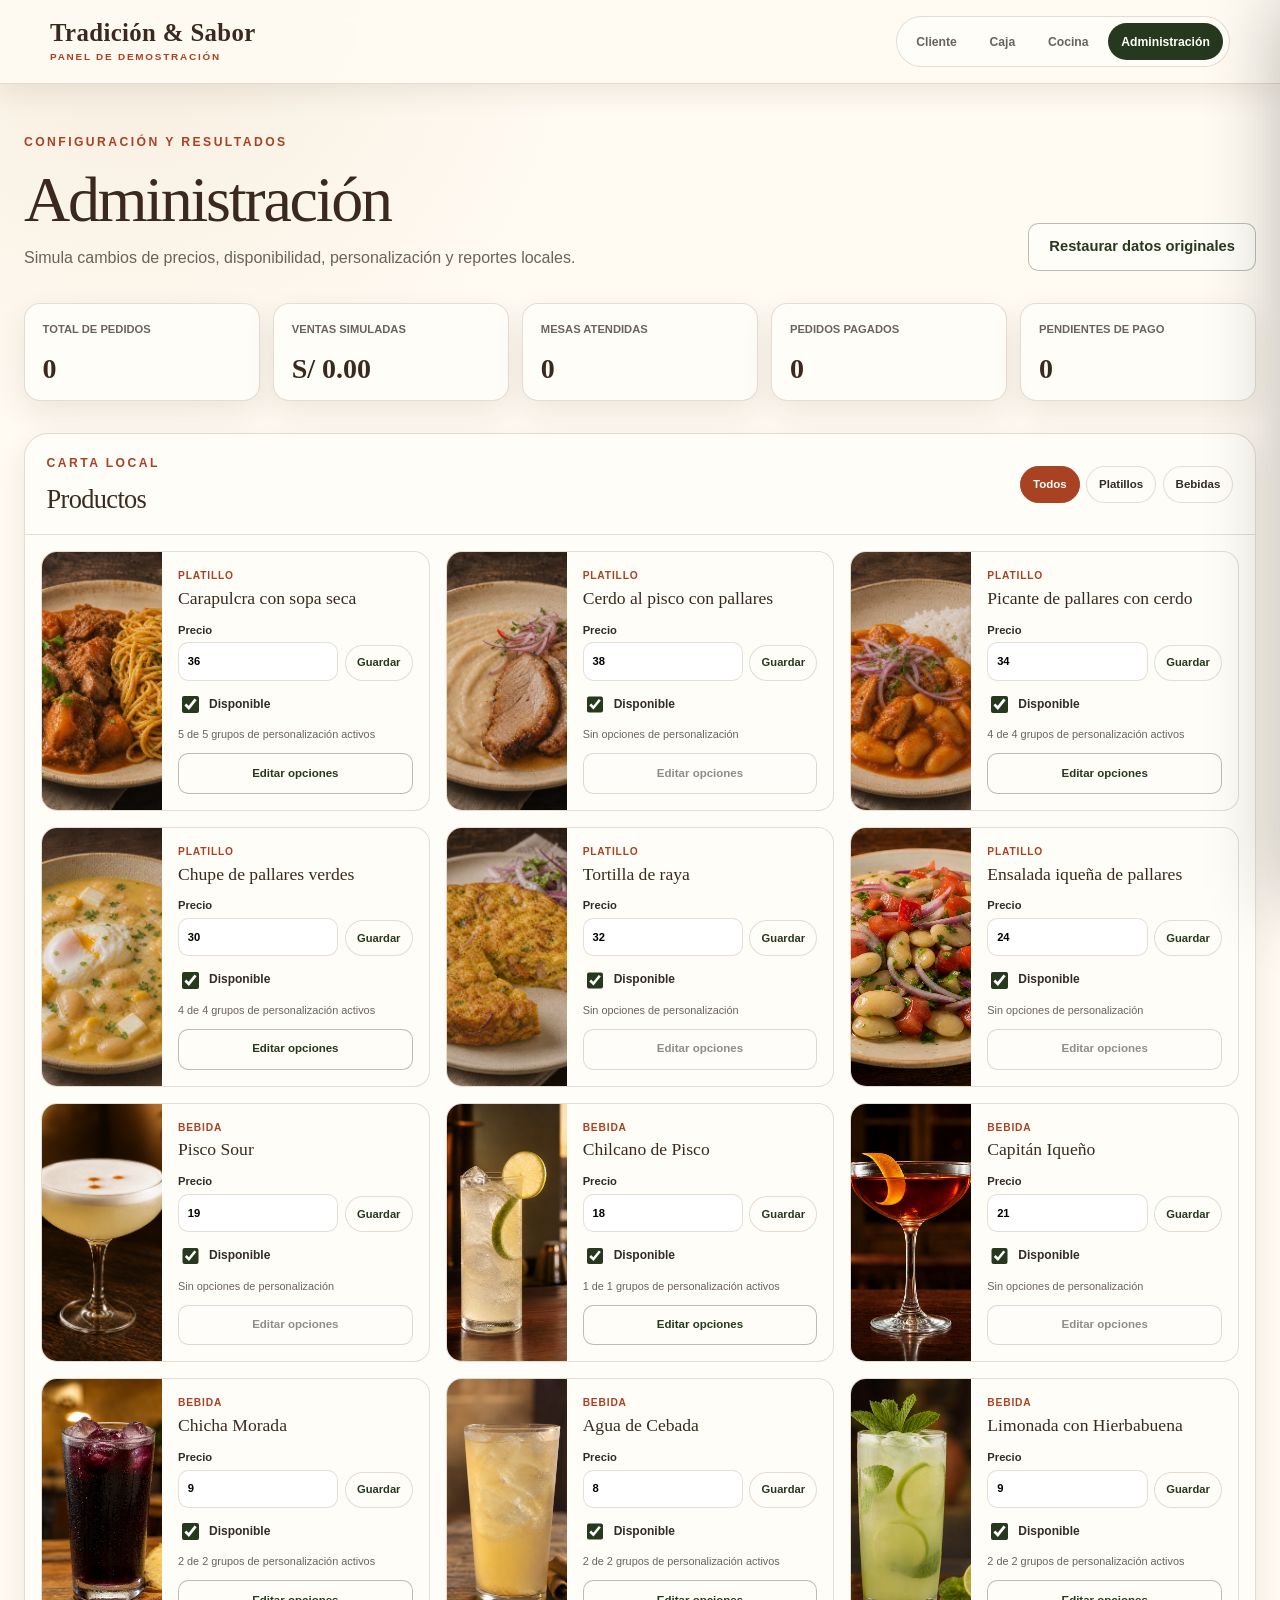
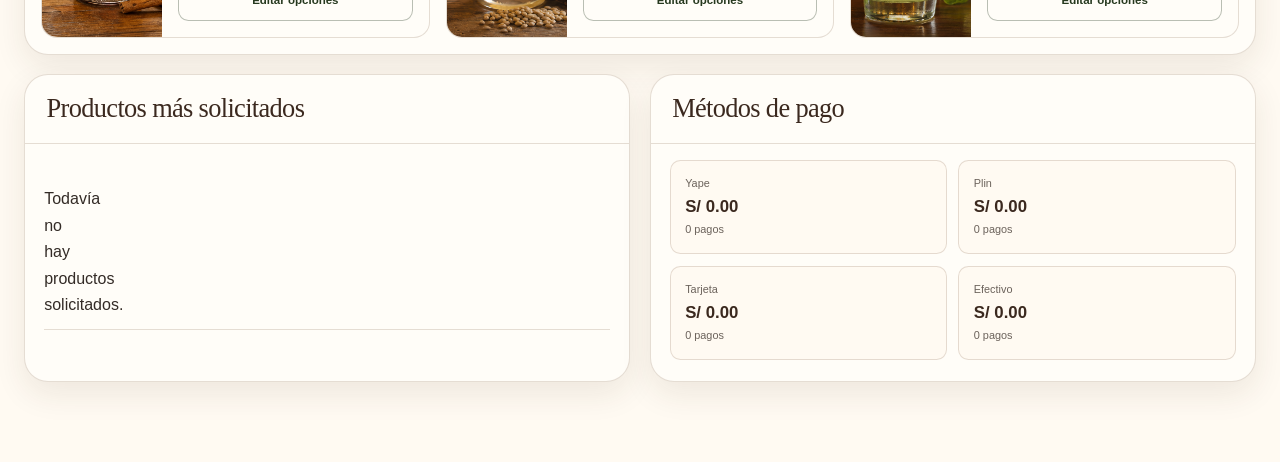
==== admin.html @ d4cba80b "Agregar personalización y paneles operativos" ====
<!doctype html>
<html lang="es">
  <head>
    <meta charset="UTF-8">
    <meta name="viewport" content="width=device-width, initial-scale=1.0">
    <meta name="description" content="Administración demostrativa de Tradición y Sabor.">
    <title>Administración | Tradición &amp; Sabor</title>
    <link rel="stylesheet" href="css/styles.css">
    <link rel="stylesheet" href="css/panels.css">
    <script src="js/data.js" defer></script>
    <script src="js/store.js" defer></script>
    <script src="js/admin.js" defer></script>
  </head>
  <body class="panel-page">
    <header class="panel-header">
      <div class="contenedor panel-header__contenido">
        <a class="marca" href="index.html?demo=1" aria-label="Volver a la vista del cliente">
          <span class="marca__nombre">Tradición &amp; Sabor</span>
          <span class="marca__descripcion">Panel de demostración</span>
        </a>
        <nav class="panel-navegacion" aria-label="Cambiar vista">
          <a href="index.html?demo=1">Cliente</a>
          <a href="caja.html">Caja</a>
          <a href="cocina.html">Cocina</a>
          <a class="activo" href="admin.html">Administración</a>
        </nav>
      </div>
    </header>

    <main class="panel-main">
      <section class="panel-portada">
        <div>
          <p class="etiqueta">Configuración y resultados</p>
          <h1>Administración</h1>
          <p>Simula cambios de precios, disponibilidad, personalización y reportes locales.</p>
        </div>
        <button class="boton boton--secundario" id="restaurar-productos" type="button">
          Restaurar datos originales
        </button>
      </section>

      <section class="resumen-operativo resumen-operativo--admin" aria-label="Resumen administrativo">
        <article class="tarjeta-metrica">
          <span>Total de pedidos</span>
          <strong id="admin-total-pedidos">0</strong>
        </article>
        <article class="tarjeta-metrica">
          <span>Ventas simuladas</span>
          <strong id="admin-ventas">S/ 0.00</strong>
        </article>
        <article class="tarjeta-metrica">
          <span>Mesas atendidas</span>
          <strong id="admin-mesas">0</strong>
        </article>
        <article class="tarjeta-metrica">
          <span>Pedidos pagados</span>
          <strong id="admin-pagados">0</strong>
        </article>
        <article class="tarjeta-metrica">
          <span>Pendientes de pago</span>
          <strong id="admin-pendientes">0</strong>
        </article>
      </section>

      <section class="panel-bloque panel-bloque--productos" aria-labelledby="titulo-admin-productos">
        <div class="panel-bloque__encabezado">
          <div>
            <p class="etiqueta">Carta local</p>
            <h2 id="titulo-admin-productos">Productos</h2>
          </div>
          <div class="filtros-admin" role="group" aria-label="Filtrar productos">
            <button class="activo" type="button" data-filtro-admin="todos">Todos</button>
            <button type="button" data-filtro-admin="platillo">Platillos</button>
            <button type="button" data-filtro-admin="bebida">Bebidas</button>
          </div>
        </div>
        <div class="productos-admin" id="productos-admin"></div>
      </section>

      <section class="reportes-admin" aria-label="Reportes básicos">
        <article class="panel-bloque">
          <div class="panel-bloque__encabezado">
            <h2>Productos más solicitados</h2>
          </div>
          <ol class="ranking-productos" id="ranking-productos"></ol>
        </article>

        <article class="panel-bloque">
          <div class="panel-bloque__encabezado">
            <h2>Métodos de pago</h2>
          </div>
          <div class="metodos-pago-grid" id="reporte-metodos"></div>
        </article>
      </section>
    </main>

    <div class="carrito-capa" id="admin-opciones-capa" hidden></div>
    <aside
      class="detalle-operativo"
      id="admin-opciones"
      aria-labelledby="admin-opciones-titulo"
      aria-hidden="true"
    >
      <div class="detalle-operativo__encabezado">
        <div>
          <p class="etiqueta">Personalización del producto</p>
          <h2 id="admin-opciones-titulo">Opciones</h2>
        </div>
        <button class="detalle-cerrar" id="cerrar-admin-opciones" type="button" aria-label="Cerrar opciones">×</button>
      </div>
      <div class="detalle-operativo__cuerpo" id="admin-opciones-cuerpo"></div>
    </aside>

    <div class="notificacion" id="notificacion-admin" role="status" aria-live="polite" hidden></div>
  </body>
</html>
---- css/styles.css ----
/* =========================================================
   1. VARIABLES EDITABLES
   Cambia aquí colores, tipografías, tamaños y sombras.
   ========================================================= */
:root {
  --color-crema: #f8f0e3;
  --color-crema-claro: #fffaf2;
  --color-beige: #eadbc4;
  --color-beige-oscuro: #d9c29c;
  --color-terracota: #a94222;
  --color-terracota-oscuro: #813018;
  --color-marron: #6d4931;
  --color-marron-oscuro: #3b291f;
  --color-dorado: #b59150;
  --color-verde: #26391f;
  --color-verde-claro: #38502f;
  --color-blanco-calido: #fffdf8;
  --color-texto: #332b26;
  --color-texto-suave: #6b625b;
  --color-borde: rgba(109, 73, 49, 0.18);
  --color-whatsapp: #178c4a;

  --fuente-titulos: Georgia, "Times New Roman", serif;
  --fuente-textos: "Segoe UI", Tahoma, Geneva, Verdana, sans-serif;

  --ancho-contenido: 1180px;
  --radio-pequeno: 0.65rem;
  --radio-medio: 1rem;
  --radio-grande: 1.5rem;
  --sombra-suave: 0 12px 32px rgba(61, 39, 24, 0.09);
  --sombra-media: 0 18px 45px rgba(61, 39, 24, 0.16);
  --transicion: 180ms ease;
}

/* =========================================================
   2. BASE Y NORMALIZACIÓN
   ========================================================= */
*,
*::before,
*::after {
  box-sizing: border-box;
}

html {
  scroll-behavior: smooth;
  scroll-padding-top: 5.75rem;
}

body {
  min-width: 320px;
  margin: 0;
  overflow-x: hidden;
  color: var(--color-texto);
  background:
    radial-gradient(circle at 15% 10%, rgba(181, 145, 80, 0.08), transparent 22rem),
    var(--color-crema-claro);
  font-family: var(--fuente-textos);
  font-size: 1rem;
  line-height: 1.65;
  -webkit-font-smoothing: antialiased;
}

body.modal-abierto,
body.carrito-abierto {
  overflow: hidden;
}

img {
  display: block;
  max-width: 100%;
}

a {
  color: inherit;
  text-decoration: none;
}

button,
input,
textarea,
select {
  font: inherit;
}

button,
a {
  -webkit-tap-highlight-color: transparent;
}

button {
  color: inherit;
}

ul {
  margin: 0;
  padding: 0;
  list-style: none;
}

p,
h1,
h2,
h3 {
  margin-top: 0;
}

h1,
h2,
h3 {
  color: var(--color-marron-oscuro);
  font-family: var(--fuente-titulos);
  font-weight: 500;
  line-height: 1.12;
}

h1 {
  max-width: 14ch;
  margin-bottom: 1.4rem;
  font-size: clamp(3rem, 5.7vw, 5.35rem);
  letter-spacing: -0.035em;
}

h2 {
  margin-bottom: 1rem;
  font-size: clamp(2.15rem, 3.6vw, 3.5rem);
  letter-spacing: -0.025em;
}

h3 {
  margin-bottom: 0.6rem;
  font-size: 1.45rem;
}

:focus-visible {
  outline: 3px solid var(--color-dorado);
  outline-offset: 4px;
}

::selection {
  color: var(--color-blanco-calido);
  background: var(--color-terracota);
}

[hidden] {
  display: none !important;
}

.contenedor {
  width: min(calc(100% - 3rem), var(--ancho-contenido));
  margin-inline: auto;
}

.seccion {
  padding-block: 6.5rem;
}

.skip-link {
  position: fixed;
  top: 0.75rem;
  left: 0.75rem;
  z-index: 2000;
  padding: 0.7rem 1rem;
  border-radius: var(--radio-pequeno);
  color: var(--color-blanco-calido);
  background: var(--color-terracota);
  font-weight: 700;
  transform: translateY(-160%);
}

.skip-link:focus {
  transform: translateY(0);
}

.etiqueta {
  margin-bottom: 0.75rem;
  color: var(--color-terracota);
  font-size: 0.76rem;
  font-weight: 800;
  letter-spacing: 0.2em;
  text-transform: uppercase;
}

.encabezado-seccion {
  max-width: 760px;
  margin: 0 auto 3rem;
  text-align: center;
}

.encabezado-seccion > p:last-child {
  max-width: 620px;
  margin-right: auto;
  margin-bottom: 0;
  margin-left: auto;
  color: var(--color-texto-suave);
}

/* =========================================================
   3. BOTONES
   ========================================================= */
.boton {
  display: inline-flex;
  min-height: 3rem;
  align-items: center;
  justify-content: center;
  gap: 0.55rem;
  padding: 0.78rem 1.25rem;
  border: 1px solid transparent;
  border-radius: var(--radio-pequeno);
  font-size: 0.92rem;
  font-weight: 750;
  line-height: 1.2;
  cursor: pointer;
  transition:
    color var(--transicion),
    background-color var(--transicion),
    border-color var(--transicion),
    transform var(--transicion),
    box-shadow var(--transicion);
}

.boton:hover {
  transform: translateY(-2px);
}

.boton--principal {
  color: var(--color-blanco-calido);
  background: var(--color-terracota);
  box-shadow: 0 9px 20px rgba(169, 66, 34, 0.24);
}

.boton--principal:hover {
  background: var(--color-terracota-oscuro);
  box-shadow: 0 12px 24px rgba(129, 48, 24, 0.28);
}

.boton--secundario {
  color: var(--color-verde);
  border-color: rgba(38, 57, 31, 0.32);
  background: var(--color-blanco-calido);
}

.boton--secundario:hover {
  border-color: var(--color-verde);
  background: var(--color-crema);
}

.grupo-botones {
  display: flex;
  flex-wrap: wrap;
  gap: 0.85rem;
}

/* =========================================================
   4. ENCABEZADO Y NAVEGACIÓN
   ========================================================= */
.site-header {
  position: sticky;
  top: 0;
  z-index: 1000;
  box-shadow: 0 6px 24px rgba(34, 28, 21, 0.12);
}

.pie-pagina__inferior a {
  transition: color var(--transicion);
}

.pie-pagina__inferior a:hover {
  color: #e2bf7b;
}

.navegacion-principal {
  border-bottom: 1px solid rgba(109, 73, 49, 0.12);
  background: rgba(255, 250, 242, 0.97);
  backdrop-filter: blur(14px);
}

.navegacion-principal__contenido {
  display: grid;
  min-height: 5.2rem;
  grid-template-columns: auto 1fr auto;
  align-items: center;
  gap: 2rem;
}

.marca {
  display: inline-flex;
  flex-direction: column;
  align-items: center;
  color: var(--color-marron-oscuro);
  line-height: 1;
}

.marca__nombre {
  font-family: var(--fuente-titulos);
  font-size: 1.55rem;
  font-weight: 700;
  letter-spacing: 0.015em;
}

.marca__descripcion {
  margin-top: 0.35rem;
  color: var(--color-terracota);
  font-size: 0.62rem;
  font-weight: 800;
  letter-spacing: 0.18em;
  text-transform: uppercase;
}

.menu-principal {
  justify-self: center;
}

.menu-principal ul {
  display: flex;
  align-items: center;
  gap: clamp(1rem, 2vw, 1.8rem);
}

.menu-principal a {
  position: relative;
  display: block;
  padding-block: 0.85rem;
  font-family: var(--fuente-titulos);
  font-size: 0.98rem;
}

.menu-principal a::after {
  position: absolute;
  right: 0;
  bottom: 0.45rem;
  left: 0;
  height: 2px;
  background: var(--color-terracota);
  content: "";
  transform: scaleX(0);
  transition: transform var(--transicion);
}

.menu-principal a:hover::after,
.menu-principal a.activo::after {
  transform: scaleX(1);
}

.boton-menu {
  display: none;
  width: 3rem;
  height: 3rem;
  padding: 0.7rem;
  border: 1px solid var(--color-borde);
  border-radius: var(--radio-pequeno);
  background: transparent;
  cursor: pointer;
}

.boton-menu span {
  display: block;
  width: 100%;
  height: 2px;
  margin-block: 0.3rem;
  background: var(--color-marron-oscuro);
}

/* =========================================================
   5. PORTADA
   ========================================================= */
.hero {
  color: var(--color-blanco-calido);
  background: var(--color-verde);
}

.hero__imagen {
  position: relative;
  min-height: min(690px, calc(100vh - 5.2rem));
  display: flex;
  align-items: center;
  overflow: hidden;
  isolation: isolate;
  background-color: #59402b;
  background-image:
    linear-gradient(90deg, rgba(25, 24, 16, 0.91) 0%, rgba(25, 24, 16, 0.65) 45%, rgba(25, 24, 16, 0.18) 78%),
    url("../assets/images/hero/portada-principal.png");
  background-position: center;
  background-size: cover;
}

.hero__imagen::before {
  position: absolute;
  z-index: -1;
  inset: 1.25rem;
  border: 1px solid rgba(255, 250, 242, 0.2);
  border-radius: var(--radio-medio);
  content: "";
  pointer-events: none;
}

.hero__imagen::after {
  position: absolute;
  z-index: -1;
  right: -6rem;
  bottom: -11rem;
  width: 34rem;
  height: 34rem;
  border: 1px solid rgba(255, 250, 242, 0.15);
  border-radius: 50%;
  box-shadow:
    0 0 0 4rem rgba(255, 250, 242, 0.025),
    0 0 0 8rem rgba(255, 250, 242, 0.02);
  content: "";
}

.hero__contenido {
  padding-block: 6.5rem;
}

.hero .etiqueta {
  color: #e8c989;
}

.hero h1 {
  color: var(--color-blanco-calido);
  text-wrap: balance;
}

.hero__contenido > p:not(.etiqueta) {
  max-width: 52ch;
  margin-bottom: 2rem;
  color: rgba(255, 253, 248, 0.9);
  font-size: 1.08rem;
}

/* =========================================================
   6. VALORES
   ========================================================= */
.valores {
  position: relative;
  padding-block: 4.7rem;
  background: var(--color-crema);
}

.valores__lista {
  display: grid;
  grid-template-columns: repeat(4, 1fr);
  gap: 1rem;
}

.valor {
  display: flex;
  min-height: 100%;
  align-items: flex-start;
  gap: 1rem;
  padding: 1.45rem;
  border: 1px solid var(--color-borde);
  border-radius: var(--radio-medio);
  background: rgba(255, 253, 248, 0.76);
}

.valor__icono {
  display: grid;
  width: 2.8rem;
  height: 2.8rem;
  flex: 0 0 2.8rem;
  place-items: center;
  border: 1px solid rgba(181, 145, 80, 0.4);
  border-radius: 50%;
  color: var(--color-verde);
  background: #ead9b5;
  font-size: 1.15rem;
}

.valor h3 {
  margin-top: 0.05rem;
  font-size: 1.12rem;
}

.valor p {
  margin-bottom: 0;
  color: var(--color-texto-suave);
  font-size: 0.87rem;
  line-height: 1.5;
}

/* =========================================================
   7. CATEGORÍAS DESTACADAS
   ========================================================= */
.categorias {
  background: var(--color-blanco-calido);
}

.categorias__cuadricula {
  display: grid;
  grid-template-columns: repeat(3, 1fr);
  gap: 1.35rem;
}

.categoria {
  overflow: hidden;
  border: 1px solid var(--color-borde);
  border-radius: var(--radio-grande);
  background: var(--color-crema-claro);
  box-shadow: var(--sombra-suave);
  transition:
    transform var(--transicion),
    box-shadow var(--transicion);
}

.categoria:hover {
  box-shadow: var(--sombra-media);
  transform: translateY(-5px);
}

.categoria__imagen {
  position: relative;
  min-height: 235px;
  overflow: hidden;
  background-color: var(--color-beige);
  background-position: center;
  background-size: cover;
  transition: transform 450ms ease;
}

.categoria:hover .categoria__imagen {
  transform: scale(1.025);
}

.categoria--platillos .categoria__imagen {
  background-color: #7a3624;
  background-image:
    linear-gradient(135deg, rgba(129, 48, 24, 0.18), rgba(38, 57, 31, 0.5)),
    url("../assets/images/platillos/categoria-platillos.png");
}

.categoria--bebidas .categoria__imagen {
  background-color: #755837;
  background-image:
    linear-gradient(135deg, rgba(38, 57, 31, 0.08), rgba(38, 57, 31, 0.58)),
    url("../assets/images/bebidas/categoria-bebidas.png");
}

.categoria--servicios .categoria__imagen {
  background-color: #604735;
  background-image:
    linear-gradient(135deg, rgba(181, 145, 80, 0.14), rgba(59, 41, 31, 0.62)),
    url("../assets/images/servicios/categoria-servicios.png");
}

.categoria__contenido {
  padding: 1.6rem;
}

.categoria__contenido h3 {
  font-size: 1.75rem;
}

.categoria__contenido p {
  min-height: 3.1em;
  margin-bottom: 1rem;
  color: var(--color-texto-suave);
}

.categoria__contenido a {
  color: var(--color-terracota);
  font-size: 0.88rem;
  font-weight: 800;
}

.categoria__contenido a span {
  display: inline-block;
  margin-left: 0.3rem;
  transition: transform var(--transicion);
}

.categoria__contenido a:hover span {
  transform: translateX(4px);
}

/* =========================================================
   8. CARTA, FILTROS Y TARJETAS DINÁMICAS
   Las tarjetas aparecerán en la Etapa 6.
   ========================================================= */
.carta {
  background:
    linear-gradient(rgba(234, 219, 196, 0.75), rgba(248, 240, 227, 0.94)),
    var(--color-crema);
}

.filtros {
  display: flex;
  justify-content: center;
  gap: 0.65rem;
  margin-bottom: 3.7rem;
}

.filtro {
  min-height: 2.85rem;
  padding: 0.65rem 1.25rem;
  border: 1px solid var(--color-borde);
  border-radius: 3rem;
  color: var(--color-marron);
  background: var(--color-blanco-calido);
  font-weight: 750;
  cursor: pointer;
  transition:
    color var(--transicion),
    background-color var(--transicion),
    border-color var(--transicion),
    transform var(--transicion);
}

.filtro:hover {
  border-color: var(--color-terracota);
  transform: translateY(-2px);
}

.filtro.activo,
.filtro[aria-pressed="true"] {
  color: var(--color-blanco-calido);
  border-color: var(--color-terracota);
  background: var(--color-terracota);
}

.grupo-productos + .grupo-productos {
  margin-top: 5rem;
}

.grupo-productos__encabezado {
  display: flex;
  align-items: end;
  justify-content: space-between;
  gap: 2rem;
  margin-bottom: 1.6rem;
  padding-bottom: 0.9rem;
  border-bottom: 1px solid var(--color-borde);
}

.grupo-productos__encabezado h3 {
  margin-bottom: 0;
  font-size: 2rem;
}

.grupo-productos__encabezado p {
  margin-bottom: 0.15rem;
  color: var(--color-texto-suave);
  font-size: 0.9rem;
}

.carrusel-controles {
  display: flex;
  flex: 0 0 auto;
  gap: 0.55rem;
}

.carrusel-controles button {
  display: grid;
  width: 2.9rem;
  height: 2.9rem;
  padding: 0;
  border: 1px solid var(--color-borde);
  border-radius: 50%;
  color: var(--color-marron-oscuro);
  background: var(--color-blanco-calido);
  box-shadow: var(--sombra-suave);
  font-size: 1.25rem;
  cursor: pointer;
  place-items: center;
  transition:
    color var(--transicion),
    border-color var(--transicion),
    background-color var(--transicion),
    transform var(--transicion);
}

.carrusel-controles button:hover {
  color: var(--color-blanco-calido);
  border-color: var(--color-terracota);
  background: var(--color-terracota);
  transform: translateY(-2px);
}

.productos-cuadricula {
  display: grid;
  min-height: 2rem;
  grid-auto-columns: calc(33.333% - 0.87rem);
  grid-auto-flow: column;
  grid-template-columns: none;
  gap: 1.3rem;
  overflow-x: auto;
  padding: 0.35rem 0.2rem 1.25rem;
  scroll-behavior: smooth;
  scroll-snap-type: x mandatory;
  scrollbar-color: var(--color-dorado) rgba(109, 73, 49, 0.08);
  scrollbar-width: thin;
}

.productos-cuadricula::-webkit-scrollbar {
  height: 0.45rem;
}

.productos-cuadricula::-webkit-scrollbar-track {
  border-radius: 2rem;
  background: rgba(109, 73, 49, 0.08);
}

.productos-cuadricula::-webkit-scrollbar-thumb {
  border-radius: 2rem;
  background: var(--color-dorado);
}

.tarjeta-producto {
  position: relative;
  display: flex;
  min-width: 0;
  height: 100%;
  flex-direction: column;
  overflow: hidden;
  isolation: isolate;
  border: 1px solid var(--color-borde);
  border-radius: var(--radio-medio);
  background: var(--color-blanco-calido);
  box-shadow: var(--sombra-suave);
  scroll-snap-align: start;
  transition:
    transform var(--transicion),
    box-shadow var(--transicion);
}

.tarjeta-producto::after {
  position: absolute;
  z-index: 3;
  border: 1px solid rgba(181, 145, 80, 0.64);
  border-radius: inherit;
  background:
    radial-gradient(circle at 20% 0%, rgba(255, 246, 215, 0.24), transparent 28%),
    linear-gradient(135deg, rgba(181, 145, 80, 0.12), transparent 35%);
  content: "";
  opacity: 0;
  pointer-events: none;
  inset: 0;
  transition: opacity 280ms ease;
}

.tarjeta-producto:hover {
  box-shadow:
    var(--sombra-media),
    0 0 28px rgba(181, 145, 80, 0.16);
  transform: translateY(-6px);
}

.tarjeta-producto:hover::after {
  opacity: 1;
}

.tarjeta-producto__imagen-contenedor {
  position: relative;
  aspect-ratio: 16 / 10;
  overflow: hidden;
  background:
    linear-gradient(135deg, rgba(169, 66, 34, 0.18), rgba(38, 57, 31, 0.42)),
    var(--color-beige);
}

.tarjeta-producto__imagen {
  width: 100%;
  height: 100%;
  object-fit: cover;
  transition: transform 450ms ease;
}

.tarjeta-producto:hover .tarjeta-producto__imagen {
  transform: scale(1.045);
}

.tarjeta-producto__categoria {
  position: absolute;
  top: 0.8rem;
  left: 0.8rem;
  padding: 0.32rem 0.65rem;
  border-radius: 2rem;
  color: var(--color-blanco-calido);
  background: rgba(38, 57, 31, 0.88);
  backdrop-filter: blur(8px);
  font-size: 0.66rem;
  font-weight: 800;
  letter-spacing: 0.08em;
  text-transform: uppercase;
}

.tarjeta-producto__contenido {
  display: flex;
  flex: 1;
  flex-direction: column;
  padding: 1.25rem;
}

.tarjeta-producto__encabezado {
  display: flex;
  align-items: start;
  justify-content: space-between;
  gap: 1rem;
}

.tarjeta-producto h4 {
  margin: 0;
  color: var(--color-marron-oscuro);
  font-family: var(--fuente-titulos);
  font-size: 1.35rem;
  font-weight: 600;
  line-height: 1.2;
}

.tarjeta-producto__precio {
  flex: 0 0 auto;
  color: var(--color-terracota);
  font-weight: 850;
}

.tarjeta-producto__descripcion {
  margin-block: 0.75rem 1rem;
  color: var(--color-texto-suave);
  font-size: 0.88rem;
  line-height: 1.55;
}

.tarjeta-producto__acciones {
  display: flex;
  gap: 0.6rem;
  margin-top: auto;
}

.tarjeta-producto__acciones .boton {
  flex: 1;
  padding-inline: 0.75rem;
  font-size: 0.8rem;
}

.boton[disabled] {
  cursor: not-allowed;
  filter: grayscale(0.75);
  opacity: 0.55;
  transform: none;
}

.mensaje-sin-resultados {
  padding: 2rem;
  border: 1px dashed var(--color-beige-oscuro);
  border-radius: var(--radio-medio);
  color: var(--color-texto-suave);
  background: var(--color-blanco-calido);
  text-align: center;
}

/* =========================================================
   9. SERVICIOS
   ========================================================= */
.servicios {
  background: var(--color-blanco-calido);
}

.servicios__cuadricula {
  display: grid;
  grid-template-columns: repeat(3, 1fr);
  gap: 1.35rem;
}

.tarjeta-servicio {
  position: relative;
  min-height: 390px;
  display: flex;
  align-items: flex-end;
  overflow: hidden;
  border-radius: var(--radio-grande);
  color: var(--color-blanco-calido);
  background: var(--color-verde-claro);
  box-shadow: var(--sombra-suave);
  isolation: isolate;
}

.tarjeta-servicio__imagen {
  position: absolute;
  z-index: -2;
  width: 100%;
  height: 100%;
  inset: 0;
  object-fit: cover;
  transition: transform 500ms ease;
}

.tarjeta-servicio::after {
  position: absolute;
  z-index: -1;
  inset: 0;
  background: linear-gradient(to top, rgba(31, 31, 21, 0.92), rgba(31, 31, 21, 0.12) 72%);
  content: "";
}

.tarjeta-servicio:hover .tarjeta-servicio__imagen {
  transform: scale(1.05);
}

.tarjeta-servicio__contenido {
  width: 100%;
  padding: 1.55rem;
}

.tarjeta-servicio h3 {
  color: var(--color-blanco-calido);
  font-size: 1.7rem;
}

.tarjeta-servicio p {
  color: rgba(255, 253, 248, 0.86);
  font-size: 0.89rem;
}

.tarjeta-servicio .boton--secundario {
  border-color: rgba(255, 253, 248, 0.7);
}

/* =========================================================
   10. HISTORIA
   ========================================================= */
.historia {
  overflow: hidden;
  background: var(--color-crema);
}

.historia__distribucion {
  display: grid;
  grid-template-columns: minmax(0, 0.92fr) minmax(0, 1.08fr);
  align-items: center;
  gap: clamp(3rem, 6vw, 6rem);
}

.historia__imagen {
  position: relative;
  min-height: 600px;
  border-radius: 45% 45% var(--radio-grande) var(--radio-grande);
  background-color: var(--color-beige);
  background-image:
    linear-gradient(180deg, rgba(181, 145, 80, 0.1), rgba(38, 57, 31, 0.42)),
    url("../assets/images/nosotros/nuestra-historia.png");
  background-position: center;
  background-size: cover;
  box-shadow: var(--sombra-media);
}

.historia__contenido > p:not(.etiqueta, .historia__cifra) {
  color: var(--color-texto-suave);
  font-size: 1.03rem;
}

.historia__detalle {
  display: grid;
  grid-template-columns: repeat(2, 1fr);
  gap: 1rem;
  margin-block: 2rem;
}

.historia__detalle article {
  padding: 1.35rem;
  border-left: 3px solid var(--color-dorado);
  background: rgba(255, 253, 248, 0.62);
}

.historia__detalle h3 {
  font-size: 1.2rem;
}

.historia__detalle p {
  margin-bottom: 0;
  color: var(--color-texto-suave);
  font-size: 0.86rem;
}

.historia__cifra {
  display: inline-flex;
  flex-direction: column;
  margin-bottom: 0;
  padding: 1rem 1.4rem;
  border: 1px solid rgba(169, 66, 34, 0.25);
  border-radius: var(--radio-medio);
  color: var(--color-marron);
  background: var(--color-blanco-calido);
}

.historia__cifra strong {
  color: var(--color-terracota);
  font-family: var(--fuente-titulos);
  font-size: 1.7rem;
  line-height: 1.2;
}

/* =========================================================
   11. CONTACTO
   ========================================================= */
.contacto {
  background: var(--color-blanco-calido);
}

.contacto__distribucion {
  display: grid;
  grid-template-columns: minmax(0, 0.8fr) minmax(0, 1.2fr);
  overflow: hidden;
  border: 1px solid var(--color-borde);
  border-radius: var(--radio-grande);
  background: var(--color-crema-claro);
  box-shadow: var(--sombra-suave);
}

.contacto__datos {
  padding: clamp(2rem, 4vw, 3.5rem);
  font-style: normal;
}

.contacto__datos h3 {
  margin-bottom: 1.6rem;
  font-size: 1.85rem;
}

.contacto__datos li {
  display: grid;
  grid-template-columns: 6.5rem 1fr;
  gap: 0.8rem;
  padding-block: 0.7rem;
  border-bottom: 1px solid var(--color-borde);
  color: var(--color-texto-suave);
  font-size: 0.9rem;
}

.contacto__datos li strong {
  color: var(--color-marron-oscuro);
}

.contacto__datos a:not(.boton):hover {
  color: var(--color-terracota);
}

.contacto__datos .grupo-botones {
  margin-top: 1.8rem;
}

.mapa-provisional {
  min-height: 470px;
  display: grid;
  place-items: center;
  padding: 2rem;
  background:
    linear-gradient(rgba(38, 57, 31, 0.88), rgba(38, 57, 31, 0.88)),
    repeating-linear-gradient(45deg, transparent 0 20px, rgba(255, 255, 255, 0.1) 20px 22px),
    var(--color-verde);
  text-align: center;
}

.mapa-provisional div {
  max-width: 26rem;
  padding: 2rem;
  border: 1px solid rgba(255, 253, 248, 0.25);
  border-radius: var(--radio-medio);
  color: rgba(255, 253, 248, 0.8);
  background: rgba(255, 253, 248, 0.08);
}

.mapa-provisional h3 {
  color: var(--color-blanco-calido);
}

.mapa-provisional p {
  margin-bottom: 0;
}

/* =========================================================
   12. PIE DE PÁGINA
   ========================================================= */
.pie-pagina {
  color: rgba(255, 253, 248, 0.78);
  background:
    radial-gradient(circle at 100% 0, rgba(181, 145, 80, 0.16), transparent 24rem),
    var(--color-verde);
}

.pie-pagina__cuadricula {
  display: grid;
  grid-template-columns: 1.3fr 1fr 0.8fr 1fr;
  gap: 3rem;
  padding-block: 4.7rem 3.5rem;
}

.marca--pie {
  align-items: flex-start;
  margin-bottom: 1.2rem;
  color: var(--color-blanco-calido);
}

.marca--pie .marca__descripcion {
  color: #dfbd79;
}

.pie-pagina__marca p,
.pie-pagina__cuadricula > div > p {
  font-size: 0.86rem;
}

.pie-pagina__titulo {
  margin-bottom: 1.1rem;
  color: var(--color-blanco-calido);
  font-family: var(--fuente-titulos);
  font-size: 1.2rem;
}

.pie-pagina li {
  margin-bottom: 0.65rem;
  font-size: 0.84rem;
}

.pie-pagina li a {
  transition: color var(--transicion);
}

.pie-pagina li a:hover {
  color: #dfbd79;
}

.pie-pagina .boton {
  margin-top: 0.5rem;
}

.pie-pagina__inferior {
  display: flex;
  min-height: 4.5rem;
  align-items: center;
  justify-content: space-between;
  gap: 2rem;
  border-top: 1px solid rgba(255, 253, 248, 0.14);
  font-size: 0.76rem;
}

.pie-pagina__inferior p {
  margin: 0;
}

.pie-pagina__inferior nav {
  display: flex;
  gap: 1rem;
}

/* =========================================================
   13. BOTÓN FLOTANTE DE WHATSAPP
   ========================================================= */
.boton-whatsapp-flotante {
  position: fixed;
  right: 1.4rem;
  bottom: 1.4rem;
  z-index: 900;
  display: flex;
  min-height: 3.5rem;
  align-items: center;
  gap: 0.65rem;
  padding: 0.55rem 1rem 0.55rem 0.6rem;
  border: 0;
  border-radius: 3rem;
  color: white;
  background: var(--color-whatsapp);
  box-shadow: 0 12px 30px rgba(23, 140, 74, 0.3);
  font-size: 0.8rem;
  font-weight: 800;
  cursor: pointer;
  transition:
    background-color var(--transicion),
    transform var(--transicion),
    box-shadow var(--transicion);
}

.boton-whatsapp-flotante:hover {
  background: #0e743b;
  box-shadow: 0 15px 35px rgba(23, 140, 74, 0.38);
  transform: translateY(-3px);
}

.boton-whatsapp-flotante > span:first-child {
  display: grid;
  width: 2.35rem;
  height: 2.35rem;
  place-items: center;
  border: 1px solid rgba(255, 255, 255, 0.55);
  border-radius: 50%;
  font-size: 0.7rem;
}

/* =========================================================
   14. MODAL DE PRODUCTO
   El comportamiento se programará en la Etapa 8.
   ========================================================= */
.modal {
  position: fixed;
  z-index: 1500;
  display: grid;
  overflow-y: auto;
  padding: 2rem;
  inset: 0;
  place-items: center;
}

.modal__fondo {
  position: fixed;
  background: rgba(24, 22, 18, 0.76);
  backdrop-filter: blur(5px);
  inset: 0;
}

.modal__contenido {
  position: relative;
  z-index: 1;
  display: grid;
  width: min(920px, 100%);
  max-height: calc(100vh - 4rem);
  grid-template-columns: minmax(0, 0.9fr) minmax(0, 1.1fr);
  overflow: auto;
  border: 1px solid rgba(255, 253, 248, 0.45);
  border-radius: var(--radio-grande);
  background: var(--color-blanco-calido);
  box-shadow: 0 30px 80px rgba(24, 22, 18, 0.35);
}

.modal__cerrar {
  position: absolute;
  top: 0.8rem;
  right: 0.8rem;
  z-index: 2;
  display: grid;
  width: 2.7rem;
  height: 2.7rem;
  padding: 0;
  border: 1px solid var(--color-borde);
  border-radius: 50%;
  background: var(--color-blanco-calido);
  font-size: 1.6rem;
  line-height: 1;
  cursor: pointer;
  place-items: center;
}

.modal__imagen-contenedor {
  min-height: 570px;
  background:
    linear-gradient(135deg, rgba(169, 66, 34, 0.15), rgba(38, 57, 31, 0.4)),
    var(--color-beige);
}

.modal__imagen-contenedor img {
  width: 100%;
  height: 100%;
  object-fit: cover;
}

.modal__informacion {
  align-self: center;
  padding: 3.5rem;
}

.modal__informacion h2 {
  font-size: 2.5rem;
}

.modal__precio {
  color: var(--color-terracota);
  font-size: 1.35rem;
  font-weight: 850;
}

.modal__informacion > p:not(.etiqueta, .modal__precio) {
  color: var(--color-texto-suave);
}

.modal__informacion h3 {
  margin-top: 1.4rem;
  font-size: 1.1rem;
}

.modal__informacion ul {
  display: grid;
  grid-template-columns: repeat(2, 1fr);
  gap: 0.4rem 1rem;
  color: var(--color-texto-suave);
  font-size: 0.85rem;
}

.modal__informacion li::before {
  margin-right: 0.5rem;
  color: var(--color-dorado);
  content: "•";
}

.modal__alergenos {
  margin-block: 1.5rem;
  padding: 0.9rem 1rem;
  border-left: 3px solid var(--color-dorado);
  background: var(--color-crema);
}

.modal__alergenos h3 {
  margin-top: 0;
  margin-bottom: 0.25rem;
}

.modal__alergenos p {
  margin-bottom: 0;
  color: var(--color-texto-suave);
  font-size: 0.82rem;
}

/* =========================================================
   15. CARRITO Y REGISTRO LOCAL DEL PEDIDO
   ========================================================= */
.contador-carrito {
  display: inline-grid;
  min-width: 1.65rem;
  height: 1.65rem;
  padding-inline: 0.35rem;
  border: 1px solid rgba(255, 255, 255, 0.45);
  border-radius: 2rem;
  color: var(--color-blanco-calido);
  background: rgba(38, 57, 31, 0.72);
  font-size: 0.72rem;
  font-weight: 900;
  line-height: 1;
  place-items: center;
}

.contador-carrito--pulso {
  animation: pulso-contador 420ms ease;
}

.boton-carrito-flotante {
  position: fixed;
  bottom: 1.4rem;
  left: 1.4rem;
  z-index: 900;
  display: flex;
  min-height: 3.5rem;
  align-items: center;
  gap: 0.55rem;
  padding: 0.55rem 0.65rem 0.55rem 0.9rem;
  border: 1px solid rgba(255, 253, 248, 0.18);
  border-radius: 3rem;
  color: var(--color-blanco-calido);
  background:
    linear-gradient(135deg, rgba(56, 80, 47, 0.98), rgba(27, 43, 23, 0.98));
  box-shadow:
    0 14px 34px rgba(20, 31, 17, 0.3),
    inset 0 1px rgba(255, 255, 255, 0.12);
  font-size: 0.8rem;
  font-weight: 800;
  cursor: pointer;
  transition:
    transform var(--transicion),
    box-shadow var(--transicion);
}

.boton-carrito-flotante:hover {
  box-shadow:
    0 18px 42px rgba(20, 31, 17, 0.38),
    0 0 24px rgba(181, 145, 80, 0.22);
  transform: translateY(-3px);
}

.carrito-capa {
  position: fixed;
  z-index: 1440;
  background: rgba(24, 22, 18, 0.58);
  opacity: 0;
  backdrop-filter: blur(4px);
  inset: 0;
  transition: opacity 220ms ease;
}

.carrito-capa--visible {
  opacity: 1;
}

.panel-carrito {
  position: fixed;
  top: 0;
  right: 0;
  z-index: 1450;
  display: flex;
  width: min(480px, 100%);
  height: 100dvh;
  flex-direction: column;
  border-left: 1px solid rgba(181, 145, 80, 0.38);
  background:
    radial-gradient(circle at 100% 0%, rgba(181, 145, 80, 0.15), transparent 22rem),
    var(--color-crema-claro);
  box-shadow: -24px 0 65px rgba(24, 22, 18, 0.28);
  transform: translateX(105%);
  transition: transform 260ms cubic-bezier(0.22, 1, 0.36, 1);
}

.panel-carrito--abierto {
  transform: translateX(0);
}

.panel-carrito__encabezado {
  display: flex;
  align-items: start;
  justify-content: space-between;
  gap: 1rem;
  padding: 1.6rem 1.5rem 1.1rem;
  border-bottom: 1px solid var(--color-borde);
  background: rgba(255, 253, 248, 0.78);
  backdrop-filter: blur(12px);
}

.panel-carrito__encabezado .etiqueta {
  margin-bottom: 0.35rem;
}

.panel-carrito__encabezado h2 {
  margin-bottom: 0;
  font-size: 2.25rem;
}

.panel-carrito__cerrar {
  display: grid;
  width: 2.7rem;
  height: 2.7rem;
  flex: 0 0 auto;
  padding: 0;
  border: 1px solid var(--color-borde);
  border-radius: 50%;
  background: var(--color-blanco-calido);
  font-size: 1.5rem;
  cursor: pointer;
  place-items: center;
}

.panel-carrito__cuerpo {
  overflow-y: auto;
  padding: 1.25rem 1.5rem 3rem;
}

.carrito-vacio {
  margin-block: 0.5rem 1rem;
  padding: 1.4rem;
  border: 1px dashed var(--color-beige-oscuro);
  border-radius: var(--radio-medio);
  color: var(--color-texto-suave);
  background: rgba(255, 253, 248, 0.72);
  text-align: center;
}

.carrito-lista {
  display: grid;
  gap: 0.85rem;
}

.carrito-item {
  display: grid;
  grid-template-columns: 6rem 1fr;
  gap: 0.9rem;
  padding: 0.75rem;
  border: 1px solid var(--color-borde);
  border-radius: var(--radio-medio);
  background: var(--color-blanco-calido);
  box-shadow: 0 8px 24px rgba(61, 39, 24, 0.07);
}

.carrito-item img {
  width: 6rem;
  height: 100%;
  min-height: 7.2rem;
  border-radius: 0.7rem;
  object-fit: cover;
}

.carrito-item__informacion {
  min-width: 0;
}

.carrito-item h3 {
  margin-bottom: 0.2rem;
  font-size: 1.08rem;
}

.carrito-item p {
  margin-bottom: 0.5rem;
  color: var(--color-terracota);
  font-size: 0.86rem;
  font-weight: 850;
}

.control-cantidad {
  display: inline-flex;
  align-items: center;
  gap: 0.25rem;
  padding: 0.18rem;
  border: 1px solid var(--color-borde);
  border-radius: 2rem;
  background: var(--color-crema);
}

.control-cantidad button {
  display: grid;
  width: 1.9rem;
  height: 1.9rem;
  padding: 0;
  border: 0;
  border-radius: 50%;
  background: var(--color-blanco-calido);
  cursor: pointer;
  place-items: center;
}

.control-cantidad span {
  min-width: 1.6rem;
  text-align: center;
  font-size: 0.78rem;
  font-weight: 850;
}

.carrito-item__eliminar {
  margin-left: 0.6rem;
  padding: 0;
  border: 0;
  color: var(--color-terracota);
  background: transparent;
  font-size: 0.72rem;
  font-weight: 750;
  cursor: pointer;
}

.carrito-total {
  display: flex;
  align-items: center;
  justify-content: space-between;
  gap: 1rem;
  margin-block: 1.2rem;
  padding: 1rem 1.1rem;
  border: 1px solid rgba(181, 145, 80, 0.34);
  border-radius: var(--radio-medio);
  background:
    linear-gradient(120deg, rgba(181, 145, 80, 0.11), transparent),
    var(--color-blanco-calido);
}

.carrito-total span {
  font-size: 0.82rem;
  font-weight: 750;
}

.carrito-total strong {
  color: var(--color-terracota);
  font-size: 1.2rem;
}

.formulario-pedido {
  display: grid;
  gap: 0.9rem;
  padding-top: 1.25rem;
  border-top: 1px solid var(--color-borde);
}

.formulario-pedido h3 {
  margin-bottom: -0.3rem;
}

.formulario-pedido > p {
  margin-bottom: 0.25rem;
  color: var(--color-texto-suave);
  font-size: 0.78rem;
}

.formulario-pedido label {
  display: grid;
  gap: 0.35rem;
  color: var(--color-marron-oscuro);
  font-size: 0.78rem;
  font-weight: 800;
}

.formulario-pedido input,
.formulario-pedido select,
.formulario-pedido textarea {
  width: 100%;
  padding: 0.75rem 0.85rem;
  border: 1px solid var(--color-borde);
  border-radius: var(--radio-pequeno);
  color: var(--color-texto);
  background: var(--color-blanco-calido);
  font-weight: 400;
}

.formulario-pedido textarea {
  resize: vertical;
}

.formulario-pedido > .boton {
  width: 100%;
  margin-top: 0.3rem;
}

.pedido-generado {
  margin-top: 1.2rem;
  padding: 1.25rem;
  border: 1px solid rgba(56, 80, 47, 0.3);
  border-radius: var(--radio-medio);
  background: rgba(56, 80, 47, 0.08);
}

.pedido-generado h3 {
  margin-bottom: 0.7rem;
}

.pedido-generado pre {
  max-height: 17rem;
  overflow: auto;
  padding: 0.9rem;
  border-radius: var(--radio-pequeno);
  white-space: pre-wrap;
  color: var(--color-texto);
  background: var(--color-blanco-calido);
  font-family: var(--fuente-textos);
  font-size: 0.76rem;
  line-height: 1.55;
}

.pedido-generado > p:last-child {
  margin: 0.8rem 0 0;
  color: var(--color-texto-suave);
  font-size: 0.72rem;
}

.notificacion {
  position: fixed;
  top: 6.3rem;
  left: 50%;
  z-index: 2100;
  width: min(92%, 430px);
  padding: 0.85rem 1rem;
  border: 1px solid rgba(181, 145, 80, 0.38);
  border-radius: 3rem;
  color: var(--color-blanco-calido);
  background: rgba(38, 57, 31, 0.96);
  box-shadow: 0 16px 35px rgba(24, 22, 18, 0.25);
  opacity: 0;
  text-align: center;
  font-size: 0.82rem;
  font-weight: 750;
  transform: translate(-50%, -0.75rem);
  transition:
    opacity var(--transicion),
    transform var(--transicion);
}

.notificacion--visible {
  opacity: 1;
  transform: translate(-50%, 0);
}

/* Transiciones de la ventana de ingredientes. */
.modal {
  opacity: 0;
  transition: opacity 180ms ease;
}

.modal__contenido {
  transform: translateY(1rem) scale(0.985);
  transition: transform 240ms cubic-bezier(0.22, 1, 0.36, 1);
}

.modal--visible {
  opacity: 1;
}

.modal--visible .modal__contenido {
  transform: translateY(0) scale(1);
}

/* =========================================================
   16. PERSONALIZACIÓN OPCIONAL
   ========================================================= */
.personalizacion__contenido {
  width: min(980px, 100%);
}

.personalizacion__formulario {
  align-self: stretch;
  overflow-y: auto;
}

.personalizacion__formulario > p:not(.etiqueta, .modal__precio) {
  margin-bottom: 1.2rem;
  color: var(--color-texto-suave);
}

.personalizacion__opciones {
  display: grid;
  gap: 0.75rem;
}

.personalizacion__campo {
  display: grid;
  gap: 0.3rem;
  color: var(--color-marron-oscuro);
  font-size: 0.78rem;
  font-weight: 800;
}

.personalizacion__campo select {
  width: 100%;
  padding: 0.7rem 0.8rem;
  border: 1px solid var(--color-borde);
  border-radius: var(--radio-pequeno);
  color: var(--color-texto);
  background: var(--color-blanco-calido);
  font-weight: 400;
}

.personalizacion__original {
  padding: 1rem;
  border: 1px dashed var(--color-beige-oscuro);
  border-radius: var(--radio-pequeno);
  background: var(--color-crema);
}

.personalizacion__cantidad,
.personalizacion__total {
  display: flex;
  align-items: center;
  justify-content: space-between;
  gap: 1rem;
  margin-top: 1rem;
  padding: 0.85rem 1rem;
  border: 1px solid var(--color-borde);
  border-radius: var(--radio-pequeno);
  background: var(--color-crema-claro);
  font-size: 0.84rem;
  font-weight: 800;
}

.selector-cantidad {
  display: inline-flex;
  align-items: center;
  gap: 0.35rem;
  padding: 0.2rem;
  border: 1px solid var(--color-borde);
  border-radius: 2rem;
  background: var(--color-blanco-calido);
}

.selector-cantidad button {
  display: grid;
  width: 2.15rem;
  height: 2.15rem;
  padding: 0;
  border: 0;
  border-radius: 50%;
  background: var(--color-crema);
  cursor: pointer;
  place-items: center;
}

.selector-cantidad output {
  min-width: 1.8rem;
  text-align: center;
}

.personalizacion__total strong {
  color: var(--color-terracota);
  font-size: 1.15rem;
}

.personalizacion__acciones {
  display: grid;
  grid-template-columns: 1fr 1.35fr;
  gap: 0.7rem;
  margin-top: 1.15rem;
}

.carrito-item__cambios {
  display: grid;
  gap: 0.15rem;
  margin-block: 0.35rem 0.55rem;
  color: var(--color-texto-suave);
  font-size: 0.72rem;
  line-height: 1.4;
}

.carrito-item__cambios strong {
  color: var(--color-marron);
}

.carrito-item__subtotal {
  margin-bottom: 0.55rem !important;
}
---- css/panels.css ----
/* =========================================================
   VISTAS OPERATIVAS Y NAVEGACIÓN DE DEMOSTRACIÓN
   ========================================================= */

.selector-vistas-demo {
  position: fixed;
  top: 6rem;
  right: 1rem;
  z-index: 1200;
  display: flex;
  align-items: center;
  gap: 0.35rem;
  padding: 0.45rem;
  border: 1px solid rgba(181, 145, 80, 0.42);
  border-radius: 2rem;
  color: var(--color-blanco-calido);
  background: rgba(38, 57, 31, 0.96);
  box-shadow: var(--sombra-media);
  backdrop-filter: blur(12px);
}

.selector-vistas-demo > span {
  padding-inline: 0.55rem;
  color: #e8c989;
  font-size: 0.68rem;
  font-weight: 850;
  letter-spacing: 0.08em;
  text-transform: uppercase;
}

.selector-vistas-demo a {
  padding: 0.45rem 0.7rem;
  border-radius: 2rem;
  font-size: 0.72rem;
  font-weight: 800;
}

.selector-vistas-demo a:hover,
.selector-vistas-demo a.activo {
  color: var(--color-marron-oscuro);
  background: #f0cc7d;
}

.panel-page {
  min-height: 100vh;
  color: var(--color-texto);
  background:
    radial-gradient(circle at 10% 0%, rgba(181, 145, 80, 0.12), transparent 28rem),
    var(--color-crema-claro);
}

.panel-header {
  position: sticky;
  top: 0;
  z-index: 1000;
  border-bottom: 1px solid var(--color-borde);
  background: rgba(255, 250, 242, 0.96);
  box-shadow: 0 8px 28px rgba(61, 39, 24, 0.09);
  backdrop-filter: blur(14px);
}

.panel-header__contenido {
  display: flex;
  min-height: 5.2rem;
  align-items: center;
  justify-content: space-between;
  gap: 1.5rem;
}

.panel-header .marca {
  align-items: flex-start;
}

.panel-navegacion {
  display: flex;
  align-items: center;
  gap: 0.35rem;
  padding: 0.35rem;
  border: 1px solid var(--color-borde);
  border-radius: 2rem;
  background: var(--color-blanco-calido);
}

.panel-navegacion a {
  padding: 0.55rem 0.85rem;
  border-radius: 2rem;
  color: var(--color-texto-suave);
  font-size: 0.76rem;
  font-weight: 800;
}

.panel-navegacion a:hover,
.panel-navegacion a.activo {
  color: var(--color-blanco-calido);
  background: var(--color-verde);
}

.panel-main {
  width: min(calc(100% - 3rem), 1380px);
  margin-inline: auto;
  padding-block: 3rem 5rem;
}

.panel-portada {
  display: flex;
  align-items: end;
  justify-content: space-between;
  gap: 2rem;
  margin-bottom: 2rem;
}

.panel-portada h1 {
  max-width: none;
  margin-bottom: 0.55rem;
  color: var(--color-marron-oscuro);
  font-size: clamp(2.35rem, 5vw, 4.2rem);
}

.panel-portada p:last-child {
  max-width: 62ch;
  margin-bottom: 0;
  color: var(--color-texto-suave);
}

.panel-actualizacion {
  flex: 0 0 auto;
  padding: 0.55rem 0.8rem;
  border: 1px solid var(--color-borde);
  border-radius: 2rem;
  color: var(--color-verde);
  background: var(--color-blanco-calido);
  font-size: 0.72rem;
  font-weight: 800;
}

.resumen-operativo {
  display: grid;
  grid-template-columns: repeat(6, minmax(0, 1fr));
  gap: 0.85rem;
  margin-bottom: 2rem;
}

.tarjeta-metrica {
  min-width: 0;
  padding: 1.1rem;
  border: 1px solid var(--color-borde);
  border-radius: var(--radio-medio);
  background: var(--color-blanco-calido);
  box-shadow: var(--sombra-suave);
}

.tarjeta-metrica span {
  display: block;
  min-height: 2.3em;
  color: var(--color-texto-suave);
  font-size: 0.7rem;
  font-weight: 800;
  line-height: 1.25;
  text-transform: uppercase;
}

.tarjeta-metrica strong {
  display: block;
  margin-top: 0.45rem;
  color: var(--color-marron-oscuro);
  font-family: var(--fuente-titulos);
  font-size: 1.75rem;
  line-height: 1;
}

.panel-bloque {
  overflow: hidden;
  border: 1px solid var(--color-borde);
  border-radius: var(--radio-grande);
  background: var(--color-blanco-calido);
  box-shadow: var(--sombra-suave);
}

.panel-bloque__encabezado {
  display: flex;
  align-items: center;
  justify-content: space-between;
  gap: 1rem;
  padding: 1.2rem 1.35rem;
  border-bottom: 1px solid var(--color-borde);
}

.panel-bloque__encabezado h2 {
  margin-bottom: 0;
  font-size: 1.65rem;
}

.tabla-contenedor {
  overflow-x: auto;
}

.tabla-panel {
  width: 100%;
  border-collapse: collapse;
  font-size: 0.8rem;
}

.tabla-panel th,
.tabla-panel td {
  padding: 0.9rem 1rem;
  border-bottom: 1px solid var(--color-borde);
  text-align: left;
  vertical-align: middle;
  white-space: nowrap;
}

.tabla-panel th {
  color: var(--color-marron);
  background: var(--color-crema);
  font-size: 0.68rem;
  letter-spacing: 0.06em;
  text-transform: uppercase;
}

.tabla-panel tbody tr {
  transition: background-color var(--transicion);
}

.tabla-panel tbody tr:hover {
  background: rgba(234, 219, 196, 0.35);
}

.tabla-panel__vacio {
  padding: 2.5rem !important;
  color: var(--color-texto-suave);
  text-align: center !important;
}

.estado {
  display: inline-flex;
  align-items: center;
  gap: 0.35rem;
  padding: 0.35rem 0.58rem;
  border-radius: 2rem;
  font-size: 0.68rem;
  font-weight: 850;
  text-transform: capitalize;
}

.estado::before {
  width: 0.45rem;
  height: 0.45rem;
  border-radius: 50%;
  background: currentColor;
  content: "";
}

.estado--recibido {
  color: #8a5a1f;
  background: #fff0cf;
}

.estado--preparando {
  color: #8f421e;
  background: #ffe0cf;
}

.estado--listo {
  color: #17683e;
  background: #d9f3e3;
}

.estado--entregado,
.estado--cerrado {
  color: #455267;
  background: #e7ebf1;
}

.estado--pendiente {
  color: #9a3d27;
  background: #ffe2db;
}

.estado--pagado {
  color: #17683e;
  background: #d9f3e3;
}

.boton-tabla {
  min-height: 2.25rem;
  padding: 0.45rem 0.7rem;
  border: 1px solid var(--color-borde);
  border-radius: 2rem;
  color: var(--color-verde);
  background: var(--color-blanco-calido);
  font-size: 0.7rem;
  font-weight: 850;
  cursor: pointer;
}

.detalle-operativo {
  position: fixed;
  top: 0;
  right: 0;
  z-index: 1500;
  width: min(520px, 100%);
  height: 100dvh;
  overflow-y: auto;
  border-left: 1px solid var(--color-borde);
  background: var(--color-crema-claro);
  box-shadow: -24px 0 70px rgba(24, 22, 18, 0.3);
  transform: translateX(105%);
  transition: transform 260ms cubic-bezier(0.22, 1, 0.36, 1);
}

.detalle-operativo.abierto {
  transform: translateX(0);
}

.detalle-operativo__encabezado {
  position: sticky;
  top: 0;
  z-index: 2;
  display: flex;
  align-items: start;
  justify-content: space-between;
  gap: 1rem;
  padding: 1.35rem;
  border-bottom: 1px solid var(--color-borde);
  background: rgba(255, 253, 248, 0.94);
  backdrop-filter: blur(12px);
}

.detalle-operativo__encabezado h2 {
  margin-bottom: 0;
  font-size: 2rem;
}

.detalle-operativo__cuerpo {
  padding: 1.35rem 1.35rem 3rem;
}

.detalle-cerrar {
  display: grid;
  width: 2.7rem;
  height: 2.7rem;
  flex: 0 0 auto;
  padding: 0;
  border: 1px solid var(--color-borde);
  border-radius: 50%;
  background: var(--color-blanco-calido);
  font-size: 1.45rem;
  cursor: pointer;
  place-items: center;
}

.detalle-lista-productos {
  display: grid;
  gap: 0.7rem;
  margin-block: 1rem;
}

.detalle-producto {
  padding: 0.85rem;
  border: 1px solid var(--color-borde);
  border-radius: var(--radio-pequeno);
  background: var(--color-blanco-calido);
}

.detalle-producto h3 {
  margin-bottom: 0.3rem;
  font-size: 1rem;
}

.detalle-producto p,
.detalle-producto li {
  margin-bottom: 0.15rem;
  color: var(--color-texto-suave);
  font-size: 0.74rem;
}

.detalle-total {
  display: flex;
  justify-content: space-between;
  gap: 1rem;
  margin-block: 1rem;
  padding: 1rem;
  border-radius: var(--radio-pequeno);
  color: var(--color-blanco-calido);
  background: var(--color-verde);
}

.detalle-total strong {
  font-size: 1.15rem;
}

.formulario-operativo {
  display: grid;
  gap: 0.8rem;
  margin-top: 1.2rem;
  padding-top: 1.2rem;
  border-top: 1px solid var(--color-borde);
}

.formulario-operativo label {
  display: grid;
  gap: 0.3rem;
  color: var(--color-marron-oscuro);
  font-size: 0.76rem;
  font-weight: 800;
}

.formulario-operativo input,
.formulario-operativo select,
.formulario-operativo textarea {
  width: 100%;
  padding: 0.72rem 0.8rem;
  border: 1px solid var(--color-borde);
  border-radius: var(--radio-pequeno);
  background: var(--color-blanco-calido);
  font-weight: 400;
}

.acciones-operativas {
  display: flex;
  flex-wrap: wrap;
  gap: 0.55rem;
  margin-top: 1rem;
}

.acciones-operativas .boton {
  flex: 1 1 10rem;
}

.recibo {
  margin-top: 1.2rem;
  padding: 1.2rem;
  border: 1px dashed var(--color-marron);
  border-radius: var(--radio-pequeno);
  background: white;
  font-family: "Courier New", monospace;
  font-size: 0.75rem;
}

.recibo h3,
.recibo p {
  margin-bottom: 0.4rem;
  font-family: inherit;
}

.tablero-cocina {
  display: grid;
  grid-template-columns: repeat(3, minmax(0, 1fr));
  gap: 1rem;
  align-items: start;
}

.columna-cocina {
  min-width: 0;
  overflow: hidden;
  border: 1px solid var(--color-borde);
  border-radius: var(--radio-grande);
  background: rgba(255, 253, 248, 0.68);
  box-shadow: var(--sombra-suave);
}

.columna-cocina__encabezado {
  display: flex;
  min-height: 4rem;
  align-items: center;
  justify-content: space-between;
  gap: 1rem;
  padding: 1rem 1.15rem;
  border-bottom: 1px solid var(--color-borde);
}

.columna-cocina--pendiente .columna-cocina__encabezado {
  background: #fff0cf;
}

.columna-cocina--preparando .columna-cocina__encabezado {
  background: #ffe0cf;
}

.columna-cocina--listo .columna-cocina__encabezado {
  background: #d9f3e3;
}

.columna-cocina__encabezado h2 {
  margin-bottom: 0;
  font-size: 1.45rem;
}

.columna-cocina__encabezado span {
  display: grid;
  min-width: 2rem;
  height: 2rem;
  padding-inline: 0.35rem;
  border-radius: 2rem;
  color: var(--color-blanco-calido);
  background: var(--color-verde);
  font-size: 0.76rem;
  font-weight: 850;
  place-items: center;
}

.columna-cocina__lista {
  display: grid;
  gap: 0.8rem;
  min-height: 12rem;
  padding: 0.9rem;
}

.columna-cocina__vacio {
  align-self: start;
  margin: 0;
  padding: 1.5rem 0.7rem;
  color: var(--color-texto-suave);
  text-align: center;
  font-size: 0.8rem;
}

.pedido-cocina {
  padding: 1rem;
  border: 1px solid var(--color-borde);
  border-radius: var(--radio-medio);
  background: var(--color-blanco-calido);
  box-shadow: 0 10px 28px rgba(61, 39, 24, 0.08);
}

.pedido-cocina--listo {
  border-color: rgba(23, 104, 62, 0.45);
  box-shadow:
    0 10px 28px rgba(61, 39, 24, 0.08),
    0 0 0 3px rgba(23, 104, 62, 0.08);
}

.pedido-cocina__encabezado {
  display: flex;
  align-items: center;
  justify-content: space-between;
  gap: 0.8rem;
}

.pedido-cocina__encabezado strong {
  overflow: hidden;
  color: var(--color-marron-oscuro);
  font-size: 0.75rem;
  text-overflow: ellipsis;
  white-space: nowrap;
}

.pedido-cocina__encabezado span {
  flex: 0 0 auto;
  padding: 0.35rem 0.55rem;
  border-radius: 2rem;
  color: var(--color-blanco-calido);
  background: var(--color-terracota);
  font-size: 0.7rem;
  font-weight: 850;
}

.pedido-cocina__tiempo {
  margin-block: 0.45rem 0.75rem;
  color: var(--color-texto-suave);
  font-size: 0.7rem;
}

.pedido-cocina__productos {
  display: grid;
  gap: 0.55rem;
  padding-block: 0.75rem;
  border-block: 1px solid var(--color-borde);
}

.pedido-cocina__productos li {
  display: grid;
  gap: 0.1rem;
}

.pedido-cocina__productos strong {
  font-size: 0.78rem;
}

.pedido-cocina__productos span {
  color: var(--color-texto-suave);
  font-size: 0.68rem;
  line-height: 1.35;
}

.pedido-cocina__acciones {
  display: flex;
  margin-top: 0.8rem;
}

.pedido-cocina__acciones .boton {
  width: 100%;
  min-height: 2.65rem;
  font-size: 0.76rem;
}

.resumen-operativo--admin {
  grid-template-columns: repeat(5, minmax(0, 1fr));
}

.panel-bloque--productos {
  margin-bottom: 1.2rem;
}

.filtros-admin {
  display: flex;
  flex-wrap: wrap;
  gap: 0.4rem;
}

.filtros-admin button {
  padding: 0.5rem 0.75rem;
  border: 1px solid var(--color-borde);
  border-radius: 2rem;
  background: var(--color-blanco-calido);
  font-size: 0.72rem;
  font-weight: 800;
  cursor: pointer;
}

.filtros-admin button.activo {
  color: var(--color-blanco-calido);
  border-color: var(--color-terracota);
  background: var(--color-terracota);
}

.productos-admin {
  display: grid;
  grid-template-columns: repeat(3, minmax(0, 1fr));
  gap: 1rem;
  padding: 1rem;
}

.producto-admin {
  display: grid;
  min-width: 0;
  grid-template-columns: 7.5rem 1fr;
  overflow: hidden;
  border: 1px solid var(--color-borde);
  border-radius: var(--radio-medio);
  background: var(--color-blanco-calido);
}

.producto-admin > img {
  width: 100%;
  height: 100%;
  min-height: 15rem;
  object-fit: cover;
}

.producto-admin__contenido {
  display: flex;
  min-width: 0;
  flex-direction: column;
  padding: 1rem;
}

.producto-admin__categoria {
  color: var(--color-terracota);
  font-size: 0.64rem;
  font-weight: 850;
  letter-spacing: 0.08em;
  text-transform: uppercase;
}

.producto-admin h3 {
  margin-block: 0.25rem 0.75rem;
  font-size: 1.1rem;
}

.producto-admin__precio {
  display: grid;
  grid-template-columns: 1fr auto;
  align-items: end;
  gap: 0.4rem;
}

.producto-admin__precio label {
  display: grid;
  gap: 0.2rem;
  font-size: 0.7rem;
  font-weight: 800;
}

.producto-admin__precio input {
  width: 100%;
  min-width: 0;
  padding: 0.55rem;
  border: 1px solid var(--color-borde);
  border-radius: var(--radio-pequeno);
}

.interruptor-admin {
  display: flex;
  align-items: center;
  gap: 0.45rem;
  margin-top: 0.8rem;
  font-size: 0.75rem;
  font-weight: 800;
}

.interruptor-admin input {
  width: 1.05rem;
  height: 1.05rem;
  accent-color: var(--color-verde);
}

.producto-admin__opciones {
  margin-block: 0.7rem;
  color: var(--color-texto-suave);
  font-size: 0.68rem;
  line-height: 1.35;
}

.producto-admin__contenido > .boton {
  width: 100%;
  min-height: 2.45rem;
  margin-top: auto;
  font-size: 0.72rem;
}

.reportes-admin {
  display: grid;
  grid-template-columns: 1fr 1fr;
  gap: 1.2rem;
}

.ranking-productos {
  display: grid;
  gap: 0.55rem;
  padding: 1rem 1.2rem 1.3rem;
  list-style: none;
}

.ranking-productos li {
  display: grid;
  grid-template-columns: 2rem 1fr auto;
  align-items: center;
  gap: 0.7rem;
  padding: 0.65rem 0;
  border-bottom: 1px solid var(--color-borde);
}

.ranking-productos span {
  display: grid;
  width: 1.8rem;
  height: 1.8rem;
  border-radius: 50%;
  color: var(--color-blanco-calido);
  background: var(--color-verde);
  font-size: 0.7rem;
  font-weight: 850;
  place-items: center;
}

.ranking-productos strong {
  font-size: 0.82rem;
}

.ranking-productos em {
  color: var(--color-texto-suave);
  font-size: 0.72rem;
  font-style: normal;
}

.metodos-pago-grid {
  display: grid;
  grid-template-columns: repeat(2, 1fr);
  gap: 0.7rem;
  padding: 1rem 1.2rem 1.3rem;
}

.metodos-pago-grid article {
  display: grid;
  padding: 0.9rem;
  border: 1px solid var(--color-borde);
  border-radius: var(--radio-pequeno);
  background: var(--color-crema-claro);
}

.metodos-pago-grid span,
.metodos-pago-grid small {
  color: var(--color-texto-suave);
  font-size: 0.68rem;
}

.metodos-pago-grid strong {
  color: var(--color-marron-oscuro);
  font-size: 1.05rem;
}

.opcion-admin {
  display: grid !important;
  grid-template-columns: auto 1fr;
  align-items: center;
  gap: 0.15rem 0.6rem !important;
  padding: 0.85rem;
  border: 1px solid var(--color-borde);
  border-radius: var(--radio-pequeno);
  background: var(--color-blanco-calido);
}

.opcion-admin input {
  width: 1.1rem;
  height: 1.1rem;
  grid-row: 1 / 3;
  accent-color: var(--color-verde);
}

.opcion-admin small {
  color: var(--color-texto-suave);
  font-weight: 400;
}

@media (max-width: 1100px) {
  .resumen-operativo {
    grid-template-columns: repeat(3, 1fr);
  }

  .tablero-cocina {
    grid-template-columns: 1fr;
  }

  .resumen-operativo--admin {
    grid-template-columns: repeat(3, 1fr);
  }

  .productos-admin {
    grid-template-columns: repeat(2, minmax(0, 1fr));
  }
}

@media (max-width: 760px) {
  .selector-vistas-demo {
    right: 0.5rem;
    left: 0.5rem;
    overflow-x: auto;
    justify-content: flex-start;
    border-radius: var(--radio-medio);
  }

  .selector-vistas-demo > span {
    display: none;
  }

  .panel-header__contenido {
    display: grid;
    padding-block: 0.75rem;
  }

  .panel-header .marca {
    align-items: center;
  }

  .panel-navegacion {
    max-width: calc(100vw - 2rem);
    overflow-x: auto;
    justify-self: center;
  }

  .panel-navegacion a {
    flex: 0 0 auto;
  }

  .panel-main {
    width: min(calc(100% - 1.5rem), 1380px);
    padding-top: 2rem;
  }

  .panel-portada {
    display: block;
  }

  .panel-actualizacion {
    display: inline-flex;
    margin-top: 1rem;
  }

  .resumen-operativo {
    grid-template-columns: repeat(2, 1fr);
  }

  .productos-admin,
  .reportes-admin {
    grid-template-columns: 1fr;
  }
}

@media (max-width: 480px) {
  .resumen-operativo {
    grid-template-columns: 1fr;
  }

  .producto-admin {
    grid-template-columns: 6rem 1fr;
  }

  .producto-admin > img {
    min-height: 14rem;
  }

  .detalle-operativo__cuerpo,
  .detalle-operativo__encabezado {
    padding-inline: 1rem;
  }
}

@media print {
  body * {
    visibility: hidden !important;
  }

  .recibo,
  .recibo * {
    visibility: visible !important;
  }

  .recibo {
    position: absolute;
    top: 0;
    left: 0;
    width: 100%;
    border: 0;
  }
}
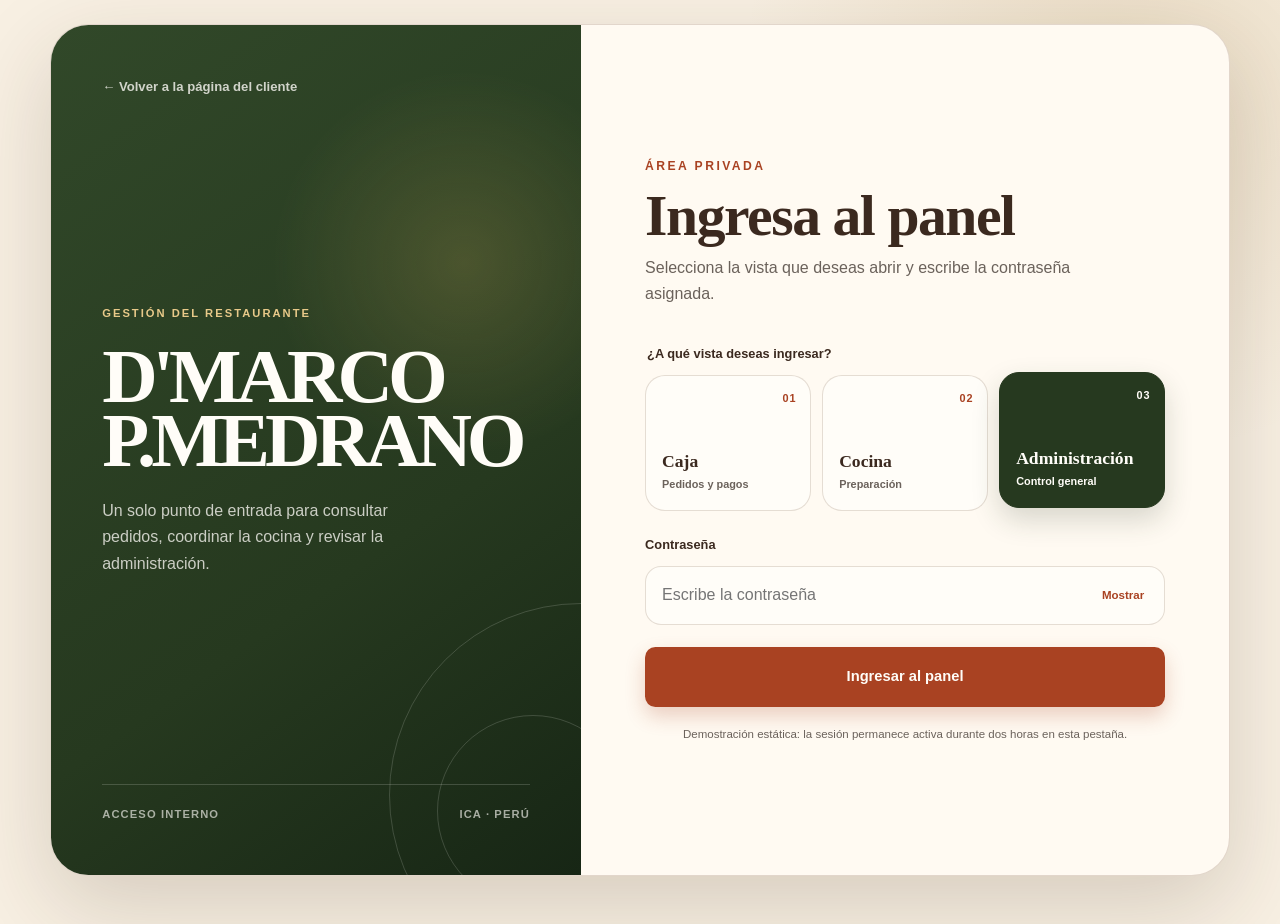
==== commit 69e63e7d: "Descripción de los cambios" ====
--- a/admin.html
+++ b/admin.html
@@ -1,10 +1,12 @@
 <!doctype html>
-<html lang="es">
+<html lang="es" class="acceso-verificando">
   <head>
     <meta charset="UTF-8">
     <meta name="viewport" content="width=device-width, initial-scale=1.0">
-    <meta name="description" content="Administración demostrativa de Tradición y Sabor.">
-    <title>Administración | Tradición &amp; Sabor</title>
+    <meta name="description" content="Administración demostrativa de D'MARCO P.MEDRANO.">
+    <meta name="robots" content="noindex, nofollow">
+    <title>Administración | D'MARCO P.MEDRANO</title>
+    <script src="js/auth.js"></script>
     <link rel="stylesheet" href="css/styles.css">
     <link rel="stylesheet" href="css/panels.css">
     <script src="js/data.js" defer></script>
@@ -14,16 +16,19 @@
   <body class="panel-page">
     <header class="panel-header">
       <div class="contenedor panel-header__contenido">
-        <a class="marca" href="index.html?demo=1" aria-label="Volver a la vista del cliente">
-          <span class="marca__nombre">Tradición &amp; Sabor</span>
-          <span class="marca__descripcion">Panel de demostración</span>
+        <a class="marca" href="index.html" aria-label="Volver a la vista del cliente">
+          <span class="marca__nombre">D'MARCO P.MEDRANO</span>
+          <span class="marca__descripcion">Sistema interno</span>
         </a>
-        <nav class="panel-navegacion" aria-label="Cambiar vista">
-          <a href="index.html?demo=1">Cliente</a>
-          <a href="caja.html">Caja</a>
-          <a href="cocina.html">Cocina</a>
-          <a class="activo" href="admin.html">Administración</a>
-        </nav>
+        <div class="panel-header__acciones">
+          <nav class="panel-navegacion" aria-label="Cambiar vista">
+            <a href="index.html">Cliente</a>
+            <a href="caja.html">Caja</a>
+            <a href="cocina.html">Cocina</a>
+            <a class="activo" href="admin.html">Administración</a>
+          </nav>
+          <button class="panel-cerrar-sesion" type="button" data-cerrar-sesion>Cerrar sesión</button>
+        </div>
       </div>
     </header>
 
@@ -57,7 +62,7 @@
           <strong id="admin-pagados">0</strong>
         </article>
         <article class="tarjeta-metrica">
-          <span>Pendientes de pago</span>
+          <span>Pagos por validar</span>
           <strong id="admin-pendientes">0</strong>
         </article>
       </section>
@@ -70,8 +75,8 @@
           </div>
           <div class="filtros-admin" role="group" aria-label="Filtrar productos">
             <button class="activo" type="button" data-filtro-admin="todos">Todos</button>
-            <button type="button" data-filtro-admin="platillo">Platillos</button>
-            <button type="button" data-filtro-admin="bebida">Bebidas</button>
+            <button type="button" data-filtro-admin="menu">Menús</button>
+            <button type="button" data-filtro-admin="adicional">Adicionales</button>
           </div>
         </div>
         <div class="productos-admin" id="productos-admin"></div>
--- a/css/styles.css
+++ b/css/styles.css
@@ -56,6 +56,7 @@
     var(--color-crema-claro);
   font-family: var(--fuente-textos);
   font-size: 1rem;
+  font-weight: 500;
   line-height: 1.65;
   -webkit-font-smoothing: antialiased;
 }
@@ -109,7 +110,7 @@
 h3 {
   color: var(--color-marron-oscuro);
   font-family: var(--fuente-titulos);
-  font-weight: 500;
+  font-weight: 600;
   line-height: 1.12;
 }
 
@@ -522,18 +523,18 @@
   transform: scale(1.025);
 }
 
-.categoria--platillos .categoria__imagen {
+.categoria--menus .categoria__imagen {
   background-color: #7a3624;
   background-image:
     linear-gradient(135deg, rgba(129, 48, 24, 0.18), rgba(38, 57, 31, 0.5)),
-    url("../assets/images/platillos/categoria-platillos.png");
-}
-
-.categoria--bebidas .categoria__imagen {
+    url("../assets/images/menus/menu-aji-gallina.png");
+}
+
+.categoria--adicionales .categoria__imagen {
   background-color: #755837;
   background-image:
     linear-gradient(135deg, rgba(38, 57, 31, 0.08), rgba(38, 57, 31, 0.58)),
-    url("../assets/images/bebidas/categoria-bebidas.png");
+    url("../assets/images/adicionales/adicional-sopa.png");
 }
 
 .categoria--servicios .categoria__imagen {
@@ -637,10 +638,19 @@
   font-size: 2rem;
 }
 
+.grupo-productos__encabezado h4 {
+  margin-bottom: 0;
+  font-size: 1.55rem;
+}
+
 .grupo-productos__encabezado p {
   margin-bottom: 0.15rem;
   color: var(--color-texto-suave);
   font-size: 0.9rem;
+}
+
+.grupo-productos__encabezado--interno {
+  margin-top: 2.75rem;
 }
 
 .carrusel-controles {
@@ -803,7 +813,7 @@
   color: var(--color-marron-oscuro);
   font-family: var(--fuente-titulos);
   font-size: 1.35rem;
-  font-weight: 600;
+  font-weight: 700;
   line-height: 1.2;
 }
 
@@ -818,6 +828,33 @@
   color: var(--color-texto-suave);
   font-size: 0.88rem;
   line-height: 1.55;
+}
+
+.tarjeta-producto__incluye {
+  display: grid;
+  gap: 0.38rem;
+  margin: 0 0 1rem;
+  color: var(--color-verde);
+  font-size: 0.78rem;
+  font-weight: 700;
+}
+
+.tarjeta-producto__incluye[hidden] {
+  display: none;
+}
+
+.tarjeta-producto__incluye li {
+  position: relative;
+  padding-left: 1.15rem;
+  line-height: 1.35;
+}
+
+.tarjeta-producto__incluye li::before {
+  position: absolute;
+  left: 0;
+  color: var(--color-dorado);
+  content: "✓";
+  font-weight: 900;
 }
 
 .tarjeta-producto__acciones {
@@ -852,26 +889,60 @@
    9. SERVICIOS
    ========================================================= */
 .servicios {
-  background: var(--color-blanco-calido);
+  position: relative;
+  overflow: hidden;
+  background:
+    radial-gradient(circle at 92% 8%, rgba(181, 145, 80, 0.16), transparent 24rem),
+    var(--color-blanco-calido);
 }
 
 .servicios__cuadricula {
   display: grid;
-  grid-template-columns: repeat(3, 1fr);
-  gap: 1.35rem;
+  grid-template-columns: repeat(12, minmax(0, 1fr));
+  gap: 1.15rem;
 }
 
 .tarjeta-servicio {
   position: relative;
-  min-height: 390px;
+  grid-column: span 4;
+  min-height: 410px;
   display: flex;
   align-items: flex-end;
   overflow: hidden;
-  border-radius: var(--radio-grande);
+  border: 1px solid rgba(255, 253, 248, 0.35);
+  border-radius: clamp(1.5rem, 3vw, 2.4rem);
   color: var(--color-blanco-calido);
   background: var(--color-verde-claro);
-  box-shadow: var(--sombra-suave);
+  box-shadow: 0 18px 45px rgba(49, 34, 23, 0.14);
   isolation: isolate;
+  transition:
+    transform 420ms cubic-bezier(0.2, 0.7, 0.2, 1),
+    box-shadow 420ms ease;
+}
+
+.tarjeta-servicio:nth-child(1),
+.tarjeta-servicio:nth-child(6) {
+  grid-column: span 5;
+}
+
+.tarjeta-servicio:nth-child(2),
+.tarjeta-servicio:nth-child(5) {
+  grid-column: span 3;
+}
+
+.tarjeta-servicio::before {
+  position: absolute;
+  z-index: 1;
+  inset: 0.8rem;
+  border: 1px solid rgba(255, 253, 248, 0.28);
+  border-radius: calc(clamp(1.5rem, 3vw, 2.4rem) - 0.45rem);
+  pointer-events: none;
+  content: "";
+  opacity: 0;
+  transform: scale(0.98);
+  transition:
+    opacity 320ms ease,
+    transform 420ms ease;
 }
 
 .tarjeta-servicio__imagen {
@@ -881,112 +952,279 @@
   height: 100%;
   inset: 0;
   object-fit: cover;
-  transition: transform 500ms ease;
+  transform: scale(1.015);
+  transition: transform 700ms cubic-bezier(0.2, 0.7, 0.2, 1);
 }
 
 .tarjeta-servicio::after {
   position: absolute;
   z-index: -1;
   inset: 0;
-  background: linear-gradient(to top, rgba(31, 31, 21, 0.92), rgba(31, 31, 21, 0.12) 72%);
+  background:
+    linear-gradient(135deg, rgba(169, 66, 34, 0.12), transparent 50%),
+    linear-gradient(to top, rgba(28, 30, 21, 0.96), rgba(28, 30, 21, 0.1) 78%);
   content: "";
 }
 
+.tarjeta-servicio:hover {
+  box-shadow: 0 28px 58px rgba(49, 34, 23, 0.22);
+  transform: translateY(-8px);
+}
+
+.tarjeta-servicio:hover::before {
+  opacity: 1;
+  transform: scale(1);
+}
+
 .tarjeta-servicio:hover .tarjeta-servicio__imagen {
-  transform: scale(1.05);
+  transform: scale(1.09);
 }
 
 .tarjeta-servicio__contenido {
+  position: relative;
+  z-index: 2;
   width: 100%;
-  padding: 1.55rem;
+  padding: clamp(1.4rem, 2.7vw, 2rem);
+}
+
+.tarjeta-servicio__numero {
+  width: 2.8rem;
+  height: 2.8rem;
+  display: inline-grid;
+  place-items: center;
+  margin-bottom: 1rem;
+  border: 1px solid rgba(255, 253, 248, 0.55);
+  border-radius: 50%;
+  color: var(--color-blanco-calido);
+  background: rgba(255, 253, 248, 0.12);
+  font-size: 0.75rem;
+  font-weight: 800;
+  letter-spacing: 0.12em;
+  backdrop-filter: blur(8px);
 }
 
 .tarjeta-servicio h3 {
+  max-width: 15ch;
+  margin-bottom: 0.55rem;
   color: var(--color-blanco-calido);
-  font-size: 1.7rem;
+  font-size: clamp(1.5rem, 2.2vw, 2rem);
+  line-height: 1.05;
 }
 
 .tarjeta-servicio p {
+  max-width: 42ch;
   color: rgba(255, 253, 248, 0.86);
-  font-size: 0.89rem;
+  font-size: 0.9rem;
 }
 
 .tarjeta-servicio .boton--secundario {
   border-color: rgba(255, 253, 248, 0.7);
+  box-shadow: 0 8px 20px rgba(18, 18, 13, 0.16);
 }
 
 /* =========================================================
    10. HISTORIA
    ========================================================= */
 .historia {
+  position: relative;
   overflow: hidden;
-  background: var(--color-crema);
+  background:
+    radial-gradient(circle at 12% 82%, rgba(169, 66, 34, 0.11), transparent 28rem),
+    linear-gradient(145deg, var(--color-crema-claro), var(--color-crema));
+}
+
+.historia::before {
+  position: absolute;
+  top: 0.1em;
+  right: -0.06em;
+  color: rgba(109, 73, 49, 0.045);
+  font-family: var(--fuente-titulos);
+  font-size: clamp(9rem, 24vw, 22rem);
+  font-weight: 800;
+  line-height: 1;
+  pointer-events: none;
+  content: "ICA";
 }
 
 .historia__distribucion {
-  display: grid;
-  grid-template-columns: minmax(0, 0.92fr) minmax(0, 1.08fr);
+  position: relative;
+  z-index: 1;
+  display: grid;
+  grid-template-columns: minmax(0, 1.12fr) minmax(0, 0.88fr);
   align-items: center;
-  gap: clamp(3rem, 6vw, 6rem);
+  gap: clamp(2.5rem, 5vw, 5rem);
 }
 
 .historia__imagen {
   position: relative;
-  min-height: 600px;
-  border-radius: 45% 45% var(--radio-grande) var(--radio-grande);
+  min-height: 740px;
+  border: 0.65rem solid rgba(255, 253, 248, 0.7);
+  border-radius: 4rem 4rem 13rem 4rem;
   background-color: var(--color-beige);
   background-image:
-    linear-gradient(180deg, rgba(181, 145, 80, 0.1), rgba(38, 57, 31, 0.42)),
+    linear-gradient(180deg, rgba(181, 145, 80, 0.04), rgba(38, 57, 31, 0.34)),
     url("../assets/images/nosotros/nuestra-historia.png");
   background-position: center;
   background-size: cover;
+  box-shadow: 0 28px 70px rgba(61, 39, 24, 0.2);
+}
+
+.historia__imagen::before {
+  position: absolute;
+  z-index: -1;
+  width: 48%;
+  aspect-ratio: 1;
+  top: -2rem;
+  left: -2rem;
+  border: 1px solid rgba(169, 66, 34, 0.32);
+  border-radius: 50%;
+  content: "";
+}
+
+.historia__imagen-sello {
+  position: absolute;
+  right: -1.5rem;
+  bottom: 4rem;
+  width: 9.5rem;
+  aspect-ratio: 1;
+  display: flex;
+  flex-direction: column;
+  align-items: center;
+  justify-content: center;
+  border: 1px solid rgba(255, 253, 248, 0.75);
+  border-radius: 50%;
+  color: var(--color-blanco-calido);
+  background: var(--color-terracota);
+  box-shadow: 0 18px 38px rgba(61, 39, 24, 0.24);
+  line-height: 1.05;
+  text-align: center;
+  transform: rotate(-6deg);
+}
+
+.historia__imagen-sello small,
+.historia__imagen-sello span {
+  font-size: 0.69rem;
+  font-weight: 800;
+  letter-spacing: 0.08em;
+  text-transform: uppercase;
+}
+
+.historia__imagen-sello strong {
+  margin-block: 0.25rem;
+  font-family: var(--fuente-titulos);
+  font-size: 2rem;
+}
+
+.historia__contenido h2 {
+  max-width: 10ch;
+  margin-bottom: 1.5rem;
+  font-size: clamp(2.8rem, 5.2vw, 5.4rem);
+  line-height: 0.94;
+  letter-spacing: -0.045em;
+}
+
+.historia__introduccion {
+  max-width: 60ch;
+  color: var(--color-texto-suave);
+  font-size: 1.02rem;
+}
+
+.historia__detalle {
+  display: grid;
+  grid-template-columns: repeat(2, 1fr);
+  gap: 0.85rem;
+  margin-block: 2rem 1rem;
+}
+
+.historia__detalle article {
+  min-height: 220px;
+  padding: clamp(1.35rem, 2.4vw, 1.8rem);
+  border: 1px solid rgba(59, 41, 31, 0.18);
+  border-radius: 1.8rem;
+  color: var(--color-blanco-calido);
+  background: var(--color-terracota);
+  transition:
+    transform 320ms ease,
+    box-shadow 320ms ease;
+}
+
+.historia__detalle article:nth-child(2) {
+  background: var(--color-verde);
+  transform: translateY(1.2rem);
+}
+
+.historia__detalle article:hover {
   box-shadow: var(--sombra-media);
-}
-
-.historia__contenido > p:not(.etiqueta, .historia__cifra) {
-  color: var(--color-texto-suave);
-  font-size: 1.03rem;
-}
-
-.historia__detalle {
-  display: grid;
-  grid-template-columns: repeat(2, 1fr);
-  gap: 1rem;
-  margin-block: 2rem;
-}
-
-.historia__detalle article {
-  padding: 1.35rem;
-  border-left: 3px solid var(--color-dorado);
-  background: rgba(255, 253, 248, 0.62);
+  transform: translateY(-0.35rem);
+}
+
+.historia__detalle article:nth-child(2):hover {
+  transform: translateY(0.85rem);
+}
+
+.historia__detalle article > span,
+.historia__cifra > div > span {
+  display: block;
+  margin-bottom: 1.5rem;
+  font-size: 0.67rem;
+  font-weight: 800;
+  letter-spacing: 0.13em;
 }
 
 .historia__detalle h3 {
-  font-size: 1.2rem;
+  max-width: 12ch;
+  margin-bottom: 0.8rem;
+  color: inherit;
+  font-size: clamp(1.35rem, 2vw, 1.75rem);
+  line-height: 1.05;
 }
 
 .historia__detalle p {
   margin-bottom: 0;
-  color: var(--color-texto-suave);
+  color: rgba(255, 253, 248, 0.84);
   font-size: 0.86rem;
 }
 
 .historia__cifra {
-  display: inline-flex;
-  flex-direction: column;
+  display: grid;
+  grid-template-columns: minmax(0, 0.85fr) minmax(0, 1.15fr);
+  align-items: end;
+  gap: 1.2rem;
+  margin-top: 2.2rem;
   margin-bottom: 0;
-  padding: 1rem 1.4rem;
-  border: 1px solid rgba(169, 66, 34, 0.25);
-  border-radius: var(--radio-medio);
-  color: var(--color-marron);
-  background: var(--color-blanco-calido);
+  padding: clamp(1.4rem, 2.7vw, 2rem);
+  border: 1px solid rgba(59, 41, 31, 0.2);
+  border-radius: 2rem;
+  color: var(--color-marron-oscuro);
+  background: #e2bd64;
+  box-shadow: 0 18px 45px rgba(61, 39, 24, 0.12);
 }
 
 .historia__cifra strong {
-  color: var(--color-terracota);
+  display: block;
+  color: var(--color-marron-oscuro);
   font-family: var(--fuente-titulos);
-  font-size: 1.7rem;
-  line-height: 1.2;
+  font-size: clamp(1.9rem, 3vw, 2.7rem);
+  line-height: 1;
+}
+
+.historia__cifra ul {
+  display: flex;
+  flex-wrap: wrap;
+  justify-content: flex-end;
+  gap: 0.45rem;
+  margin: 0;
+  padding: 0;
+  list-style: none;
+}
+
+.historia__cifra li {
+  padding: 0.45rem 0.75rem;
+  border: 1px solid rgba(59, 41, 31, 0.68);
+  border-radius: 999px;
+  font-size: 0.7rem;
+  font-weight: 800;
+  white-space: nowrap;
 }
 
 /* =========================================================
@@ -1038,33 +1276,17 @@
   margin-top: 1.8rem;
 }
 
-.mapa-provisional {
+.mapa-negocio {
   min-height: 470px;
-  display: grid;
-  place-items: center;
-  padding: 2rem;
-  background:
-    linear-gradient(rgba(38, 57, 31, 0.88), rgba(38, 57, 31, 0.88)),
-    repeating-linear-gradient(45deg, transparent 0 20px, rgba(255, 255, 255, 0.1) 20px 22px),
-    var(--color-verde);
-  text-align: center;
-}
-
-.mapa-provisional div {
-  max-width: 26rem;
-  padding: 2rem;
-  border: 1px solid rgba(255, 253, 248, 0.25);
-  border-radius: var(--radio-medio);
-  color: rgba(255, 253, 248, 0.8);
-  background: rgba(255, 253, 248, 0.08);
-}
-
-.mapa-provisional h3 {
-  color: var(--color-blanco-calido);
-}
-
-.mapa-provisional p {
-  margin-bottom: 0;
+  overflow: hidden;
+  background: var(--color-crema);
+}
+
+.mapa-negocio iframe {
+  display: block;
+  width: 100%;
+  min-height: 470px;
+  border: 0;
 }
 
 /* =========================================================
@@ -1140,49 +1362,6 @@
 .pie-pagina__inferior nav {
   display: flex;
   gap: 1rem;
-}
-
-/* =========================================================
-   13. BOTÓN FLOTANTE DE WHATSAPP
-   ========================================================= */
-.boton-whatsapp-flotante {
-  position: fixed;
-  right: 1.4rem;
-  bottom: 1.4rem;
-  z-index: 900;
-  display: flex;
-  min-height: 3.5rem;
-  align-items: center;
-  gap: 0.65rem;
-  padding: 0.55rem 1rem 0.55rem 0.6rem;
-  border: 0;
-  border-radius: 3rem;
-  color: white;
-  background: var(--color-whatsapp);
-  box-shadow: 0 12px 30px rgba(23, 140, 74, 0.3);
-  font-size: 0.8rem;
-  font-weight: 800;
-  cursor: pointer;
-  transition:
-    background-color var(--transicion),
-    transform var(--transicion),
-    box-shadow var(--transicion);
-}
-
-.boton-whatsapp-flotante:hover {
-  background: #0e743b;
-  box-shadow: 0 15px 35px rgba(23, 140, 74, 0.38);
-  transform: translateY(-3px);
-}
-
-.boton-whatsapp-flotante > span:first-child {
-  display: grid;
-  width: 2.35rem;
-  height: 2.35rem;
-  place-items: center;
-  border: 1px solid rgba(255, 255, 255, 0.55);
-  border-radius: 50%;
-  font-size: 0.7rem;
 }
 
 /* =========================================================
@@ -1528,10 +1707,8 @@
 }
 
 .carrito-total {
-  display: flex;
-  align-items: center;
-  justify-content: space-between;
-  gap: 1rem;
+  display: grid;
+  gap: 0.65rem;
   margin-block: 1.2rem;
   padding: 1rem 1.1rem;
   border: 1px solid rgba(181, 145, 80, 0.34);
@@ -1541,6 +1718,23 @@
     var(--color-blanco-calido);
 }
 
+.carrito-total__linea {
+  display: flex;
+  align-items: center;
+  justify-content: space-between;
+  gap: 1rem;
+}
+
+.carrito-total__linea[hidden] {
+  display: none;
+}
+
+.carrito-total__linea--final {
+  margin-top: 0.1rem;
+  padding-top: 0.7rem;
+  border-top: 1px solid var(--color-borde);
+}
+
 .carrito-total span {
   font-size: 0.82rem;
   font-weight: 750;
@@ -1548,6 +1742,10 @@
 
 .carrito-total strong {
   color: var(--color-terracota);
+  font-size: 0.92rem;
+}
+
+.carrito-total__linea--final strong {
   font-size: 1.2rem;
 }
 
@@ -1556,6 +1754,11 @@
   gap: 0.9rem;
   padding-top: 1.25rem;
   border-top: 1px solid var(--color-borde);
+}
+
+.formulario-pedido[hidden],
+.formulario-pago-cliente [hidden] {
+  display: none;
 }
 
 .formulario-pedido h3 {
@@ -1568,6 +1771,106 @@
   font-size: 0.78rem;
 }
 
+.tipo-pedido {
+  display: grid;
+  gap: 0.6rem;
+  min-width: 0;
+  margin: 0;
+  padding: 0;
+  border: 0;
+}
+
+.tipo-pedido legend {
+  margin-bottom: 0.6rem;
+  color: var(--color-marron-oscuro);
+  font-size: 0.82rem;
+  font-weight: 850;
+}
+
+.tipo-pedido__opciones {
+  display: grid;
+  grid-template-columns: repeat(2, minmax(0, 1fr));
+  gap: 0.65rem;
+}
+
+.formulario-pedido .tipo-pedido__opcion {
+  display: flex;
+  min-width: 0;
+  align-items: flex-start;
+  gap: 0.55rem;
+  padding: 0.8rem;
+  border: 1px solid var(--color-borde);
+  border-radius: var(--radio-pequeno);
+  background: var(--color-blanco-calido);
+  cursor: pointer;
+  transition:
+    border-color var(--transicion),
+    background-color var(--transicion),
+    box-shadow var(--transicion);
+}
+
+.formulario-pedido .tipo-pedido__opcion:has(input:checked) {
+  border-color: var(--color-terracota);
+  background: rgba(169, 66, 34, 0.06);
+  box-shadow: 0 0 0 2px rgba(169, 66, 34, 0.1);
+}
+
+.tipo-pedido__opcion input {
+  flex: 0 0 auto;
+  width: auto;
+  margin: 0.2rem 0 0;
+  accent-color: var(--color-terracota);
+}
+
+.tipo-pedido__opcion span {
+  display: grid;
+  min-width: 0;
+  gap: 0.15rem;
+}
+
+.tipo-pedido__opcion strong {
+  line-height: 1.25;
+}
+
+.tipo-pedido__opcion small {
+  color: var(--color-texto-suave);
+  font-size: 0.68rem;
+  font-weight: 550;
+  line-height: 1.35;
+}
+
+.formulario-pedido__grupo {
+  display: grid;
+  gap: 0.9rem;
+}
+
+.formulario-pedido__grupo[hidden] {
+  display: none;
+}
+
+.formulario-delivery {
+  padding: 0.9rem;
+  border: 1px solid rgba(181, 145, 80, 0.38);
+  border-radius: var(--radio-medio);
+  background: rgba(181, 145, 80, 0.07);
+}
+
+.formulario-delivery__encabezado {
+  display: flex;
+  align-items: center;
+  justify-content: space-between;
+  gap: 0.8rem;
+  padding-bottom: 0.65rem;
+  border-bottom: 1px solid var(--color-borde);
+  color: var(--color-marron-oscuro);
+  font-size: 0.78rem;
+}
+
+.formulario-delivery__encabezado span {
+  color: var(--color-terracota);
+  font-weight: 850;
+}
+
 .formulario-pedido label {
   display: grid;
   gap: 0.35rem;
@@ -1576,7 +1879,7 @@
   font-weight: 800;
 }
 
-.formulario-pedido input,
+.formulario-pedido input:not([type="radio"]):not([type="checkbox"]),
 .formulario-pedido select,
 .formulario-pedido textarea {
   width: 100%;
@@ -1590,6 +1893,253 @@
 
 .formulario-pedido textarea {
   resize: vertical;
+}
+
+.pago-anticipado {
+  display: grid;
+  gap: 0.8rem;
+  padding: 1rem;
+  border: 1px solid rgba(169, 66, 34, 0.26);
+  border-radius: var(--radio-medio);
+  background:
+    linear-gradient(145deg, rgba(169, 66, 34, 0.07), rgba(181, 145, 80, 0.08)),
+    var(--color-blanco-calido);
+}
+
+.pago-anticipado__badge {
+  width: fit-content;
+  padding: 0.3rem 0.55rem;
+  border-radius: 2rem;
+  color: var(--color-blanco-calido);
+  background: var(--color-terracota);
+  font-size: 0.6rem;
+  font-weight: 900;
+  letter-spacing: 0.08em;
+  text-transform: uppercase;
+}
+
+.pago-anticipado h4 {
+  margin: -0.15rem 0 0;
+  color: var(--color-marron-oscuro);
+  font-family: var(--fuente-titulos);
+  font-size: 1.45rem;
+}
+
+.pago-anticipado > p:not(.pago-anticipado__aviso) {
+  margin: -0.35rem 0 0.1rem;
+  color: var(--color-texto-suave);
+  font-size: 0.76rem;
+  line-height: 1.5;
+}
+
+.pago-instrucciones {
+  display: grid;
+  grid-template-columns: 6.6rem minmax(0, 1fr);
+  align-items: center;
+  gap: 0.9rem;
+  padding: 0.85rem;
+  border: 1px solid var(--color-borde);
+  border-radius: var(--radio-pequeno);
+  background: rgba(255, 253, 248, 0.85);
+}
+
+.pago-instrucciones[hidden] {
+  display: none;
+}
+
+.pago-qr-demo {
+  position: relative;
+  display: grid;
+  width: 6.6rem;
+  aspect-ratio: 1;
+  overflow: hidden;
+  border: 0.45rem solid white;
+  border-radius: 0.85rem;
+  color: white;
+  background:
+    repeating-conic-gradient(from 45deg, currentColor 0 25%, transparent 0 50%)
+    50% / 1rem 1rem;
+  box-shadow:
+    0 0 0 1px var(--color-borde),
+    0 10px 22px rgba(54, 37, 27, 0.12);
+  place-items: center;
+}
+
+.pago-qr-demo[data-metodo="yape"] {
+  color: #5f2582;
+}
+
+.pago-qr-demo[data-metodo="plin"] {
+  color: #008e97;
+}
+
+.pago-qr-demo::before {
+  position: absolute;
+  inset: 25%;
+  border: 0.35rem solid currentColor;
+  border-radius: 0.55rem;
+  background: white;
+  content: "";
+}
+
+.pago-qr-demo span {
+  position: relative;
+  z-index: 1;
+  display: grid;
+  width: 2.2rem;
+  height: 2.2rem;
+  border-radius: 50%;
+  background: currentColor;
+  font-size: 0;
+  place-items: center;
+}
+
+.pago-qr-demo span::after {
+  color: white;
+  font-size: 0.7rem;
+  font-weight: 900;
+}
+
+.pago-qr-demo[data-metodo="yape"] span::after {
+  content: "YA";
+}
+
+.pago-qr-demo[data-metodo="plin"] span::after {
+  content: "PL";
+}
+
+.pago-instrucciones__texto {
+  display: grid;
+  min-width: 0;
+  gap: 0.15rem;
+}
+
+.pago-instrucciones__texto > span {
+  color: var(--color-texto-suave);
+  font-size: 0.64rem;
+  font-weight: 800;
+  letter-spacing: 0.06em;
+  text-transform: uppercase;
+}
+
+.pago-instrucciones__texto > strong {
+  color: var(--color-terracota);
+  font-family: var(--fuente-titulos);
+  font-size: 1.5rem;
+}
+
+.pago-instrucciones__texto p {
+  margin: 0.15rem 0 0;
+  color: var(--color-marron-oscuro);
+  font-size: 0.76rem;
+  font-weight: 850;
+}
+
+.pago-instrucciones__texto small {
+  color: var(--color-texto-suave);
+  font-size: 0.62rem;
+  line-height: 1.35;
+}
+
+.pago-alternativo {
+  display: grid;
+  grid-template-columns: 3.4rem minmax(0, 1fr);
+  align-items: center;
+  gap: 0.85rem;
+  padding: 0.9rem;
+  border: 1px solid var(--color-borde);
+  border-radius: var(--radio-pequeno);
+  background: rgba(255, 253, 248, 0.85);
+}
+
+.pago-alternativo[hidden] {
+  display: none;
+}
+
+.pago-alternativo__icono {
+  display: grid;
+  width: 3.4rem;
+  height: 3.4rem;
+  border-radius: 50%;
+  color: var(--color-blanco-calido);
+  background: var(--color-verde);
+  font-size: 1rem;
+  font-weight: 900;
+  place-items: center;
+}
+
+.pago-alternativo div {
+  display: grid;
+  min-width: 0;
+  gap: 0.2rem;
+}
+
+.pago-alternativo strong {
+  color: var(--color-marron-oscuro);
+}
+
+.pago-alternativo p {
+  margin: 0;
+  color: var(--color-terracota);
+  font-size: 0.76rem;
+  font-weight: 800;
+}
+
+.pago-alternativo small {
+  color: var(--color-texto-suave);
+  font-size: 0.64rem;
+  line-height: 1.4;
+}
+
+.formulario-pedido .pago-confirmacion {
+  display: flex;
+  align-items: flex-start;
+  gap: 0.65rem;
+  padding: 0.75rem;
+  border: 1px solid var(--color-borde);
+  border-radius: var(--radio-pequeno);
+  background: rgba(255, 253, 248, 0.72);
+  cursor: pointer;
+}
+
+.formulario-pedido .pago-confirmacion input {
+  width: 1.05rem;
+  height: 1.05rem;
+  flex: 0 0 auto;
+  margin: 0.12rem 0 0;
+  accent-color: var(--color-terracota);
+}
+
+.formulario-pedido .pago-confirmacion span {
+  line-height: 1.4;
+}
+
+.pago-anticipado__aviso {
+  margin: 0;
+  padding-top: 0.65rem;
+  border-top: 1px solid var(--color-borde);
+  color: var(--color-texto-suave);
+  font-size: 0.65rem;
+  line-height: 1.45;
+}
+
+.pago-anticipado__acciones {
+  display: grid;
+  grid-template-columns: minmax(0, 0.85fr) minmax(0, 1.35fr);
+  gap: 0.65rem;
+}
+
+.pago-anticipado__acciones .boton {
+  width: 100%;
+}
+
+.carrito-lista--bloqueada {
+  opacity: 0.78;
+}
+
+.carrito-lista--bloqueada button:disabled {
+  cursor: not-allowed;
+  opacity: 0.5;
 }
 
 .formulario-pedido > .boton {
@@ -1791,3 +2341,29 @@
 .carrito-item__subtotal {
   margin-bottom: 0.55rem !important;
 }
+
+@media print {
+  body.imprimir-comprobante-cliente * {
+    visibility: hidden !important;
+  }
+
+  body.imprimir-comprobante-cliente .pedido-generado,
+  body.imprimir-comprobante-cliente .pedido-generado * {
+    visibility: visible !important;
+  }
+
+  body.imprimir-comprobante-cliente .pedido-generado {
+    position: absolute;
+    top: 0;
+    left: 0;
+    width: 100%;
+    margin: 0;
+    border: 0;
+    background: white;
+  }
+
+  body.imprimir-comprobante-cliente .pedido-generado .grupo-botones,
+  body.imprimir-comprobante-cliente #pedido-aviso-whatsapp {
+    display: none !important;
+  }
+}
--- a/css/panels.css
+++ b/css/panels.css
@@ -2,43 +2,8 @@
    VISTAS OPERATIVAS Y NAVEGACIÓN DE DEMOSTRACIÓN
    ========================================================= */
 
-.selector-vistas-demo {
-  position: fixed;
-  top: 6rem;
-  right: 1rem;
-  z-index: 1200;
-  display: flex;
-  align-items: center;
-  gap: 0.35rem;
-  padding: 0.45rem;
-  border: 1px solid rgba(181, 145, 80, 0.42);
-  border-radius: 2rem;
-  color: var(--color-blanco-calido);
-  background: rgba(38, 57, 31, 0.96);
-  box-shadow: var(--sombra-media);
-  backdrop-filter: blur(12px);
-}
-
-.selector-vistas-demo > span {
-  padding-inline: 0.55rem;
-  color: #e8c989;
-  font-size: 0.68rem;
-  font-weight: 850;
-  letter-spacing: 0.08em;
-  text-transform: uppercase;
-}
-
-.selector-vistas-demo a {
-  padding: 0.45rem 0.7rem;
-  border-radius: 2rem;
-  font-size: 0.72rem;
-  font-weight: 800;
-}
-
-.selector-vistas-demo a:hover,
-.selector-vistas-demo a.activo {
-  color: var(--color-marron-oscuro);
-  background: #f0cc7d;
+.acceso-verificando body {
+  visibility: hidden;
 }
 
 .panel-page {
@@ -71,6 +36,12 @@
   align-items: flex-start;
 }
 
+.panel-header__acciones {
+  display: flex;
+  align-items: center;
+  gap: 0.65rem;
+}
+
 .panel-navegacion {
   display: flex;
   align-items: center;
@@ -93,6 +64,26 @@
 .panel-navegacion a.activo {
   color: var(--color-blanco-calido);
   background: var(--color-verde);
+}
+
+.panel-cerrar-sesion {
+  min-height: 2.8rem;
+  padding: 0.55rem 0.85rem;
+  border: 1px solid rgba(169, 66, 34, 0.28);
+  border-radius: 2rem;
+  color: var(--color-terracota);
+  background: rgba(169, 66, 34, 0.06);
+  font-size: 0.74rem;
+  font-weight: 850;
+  cursor: pointer;
+  transition:
+    color var(--transicion),
+    background var(--transicion);
+}
+
+.panel-cerrar-sesion:hover {
+  color: var(--color-blanco-calido);
+  background: var(--color-terracota);
 }
 
 .panel-main {
@@ -274,6 +265,11 @@
 .estado--pendiente {
   color: #9a3d27;
   background: #ffe2db;
+}
+
+.estado--validacion {
+  color: #7b4b00;
+  background: #ffe8a8;
 }
 
 .estado--pagado {
@@ -355,6 +351,28 @@
   margin-block: 1rem;
 }
 
+.detalle-entrega {
+  display: grid;
+  gap: 0.35rem;
+  margin-top: 1rem;
+  padding: 0.9rem;
+  border: 1px solid rgba(181, 145, 80, 0.38);
+  border-radius: var(--radio-pequeno);
+  background: rgba(181, 145, 80, 0.08);
+}
+
+.detalle-entrega h3 {
+  margin-bottom: 0.2rem;
+  font-size: 1rem;
+}
+
+.detalle-entrega p {
+  margin-bottom: 0;
+  color: var(--color-texto-suave);
+  font-size: 0.76rem;
+  line-height: 1.45;
+}
+
 .detalle-producto {
   padding: 0.85rem;
   border: 1px solid var(--color-borde);
@@ -414,6 +432,58 @@
   border-radius: var(--radio-pequeno);
   background: var(--color-blanco-calido);
   font-weight: 400;
+}
+
+.validacion-pago {
+  display: grid;
+  gap: 0.85rem;
+  margin-top: 1.2rem;
+  padding: 1rem;
+  border: 1px solid rgba(181, 145, 80, 0.5);
+  border-radius: var(--radio-medio);
+  background: rgba(255, 232, 168, 0.34);
+}
+
+.validacion-pago h3,
+.validacion-pago p {
+  margin-bottom: 0;
+}
+
+.validacion-pago > p,
+.validacion-pago > small {
+  color: var(--color-texto-suave);
+  font-size: 0.74rem;
+  line-height: 1.45;
+}
+
+.validacion-pago__datos {
+  display: grid;
+  overflow: hidden;
+  border: 1px solid var(--color-borde);
+  border-radius: var(--radio-pequeno);
+  background: var(--color-blanco-calido);
+}
+
+.validacion-pago__datos p {
+  display: flex;
+  align-items: center;
+  justify-content: space-between;
+  gap: 1rem;
+  padding: 0.7rem 0.8rem;
+}
+
+.validacion-pago__datos p + p {
+  border-top: 1px solid var(--color-borde);
+}
+
+.validacion-pago__datos span {
+  color: var(--color-texto-suave);
+  font-size: 0.7rem;
+}
+
+.validacion-pago__datos strong {
+  color: var(--color-marron-oscuro);
+  text-align: right;
 }
 
 .acciones-operativas {
@@ -561,6 +631,16 @@
   font-size: 0.7rem;
 }
 
+.pedido-cocina__entrega {
+  margin: -0.2rem 0 0.75rem;
+  padding: 0.55rem;
+  border-radius: var(--radio-pequeno);
+  color: var(--color-texto-suave);
+  background: rgba(181, 145, 80, 0.1);
+  font-size: 0.68rem;
+  line-height: 1.4;
+}
+
 .pedido-cocina__productos {
   display: grid;
   gap: 0.55rem;
@@ -831,18 +911,6 @@
 }
 
 @media (max-width: 760px) {
-  .selector-vistas-demo {
-    right: 0.5rem;
-    left: 0.5rem;
-    overflow-x: auto;
-    justify-content: flex-start;
-    border-radius: var(--radio-medio);
-  }
-
-  .selector-vistas-demo > span {
-    display: none;
-  }
-
   .panel-header__contenido {
     display: grid;
     padding-block: 0.75rem;
@@ -850,6 +918,12 @@
 
   .panel-header .marca {
     align-items: center;
+  }
+
+  .panel-header__acciones {
+    width: 100%;
+    display: grid;
+    justify-items: center;
   }
 
   .panel-navegacion {
@@ -862,6 +936,10 @@
     flex: 0 0 auto;
   }
 
+  .panel-cerrar-sesion {
+    justify-self: center;
+  }
+
   .panel-main {
     width: min(calc(100% - 1.5rem), 1380px);
     padding-top: 2rem;
@@ -906,16 +984,16 @@
 }
 
 @media print {
-  body * {
+  body.panel-page * {
     visibility: hidden !important;
   }
 
-  .recibo,
-  .recibo * {
+  .panel-page .recibo,
+  .panel-page .recibo * {
     visibility: visible !important;
   }
 
-  .recibo {
+  .panel-page .recibo {
     position: absolute;
     top: 0;
     left: 0;
